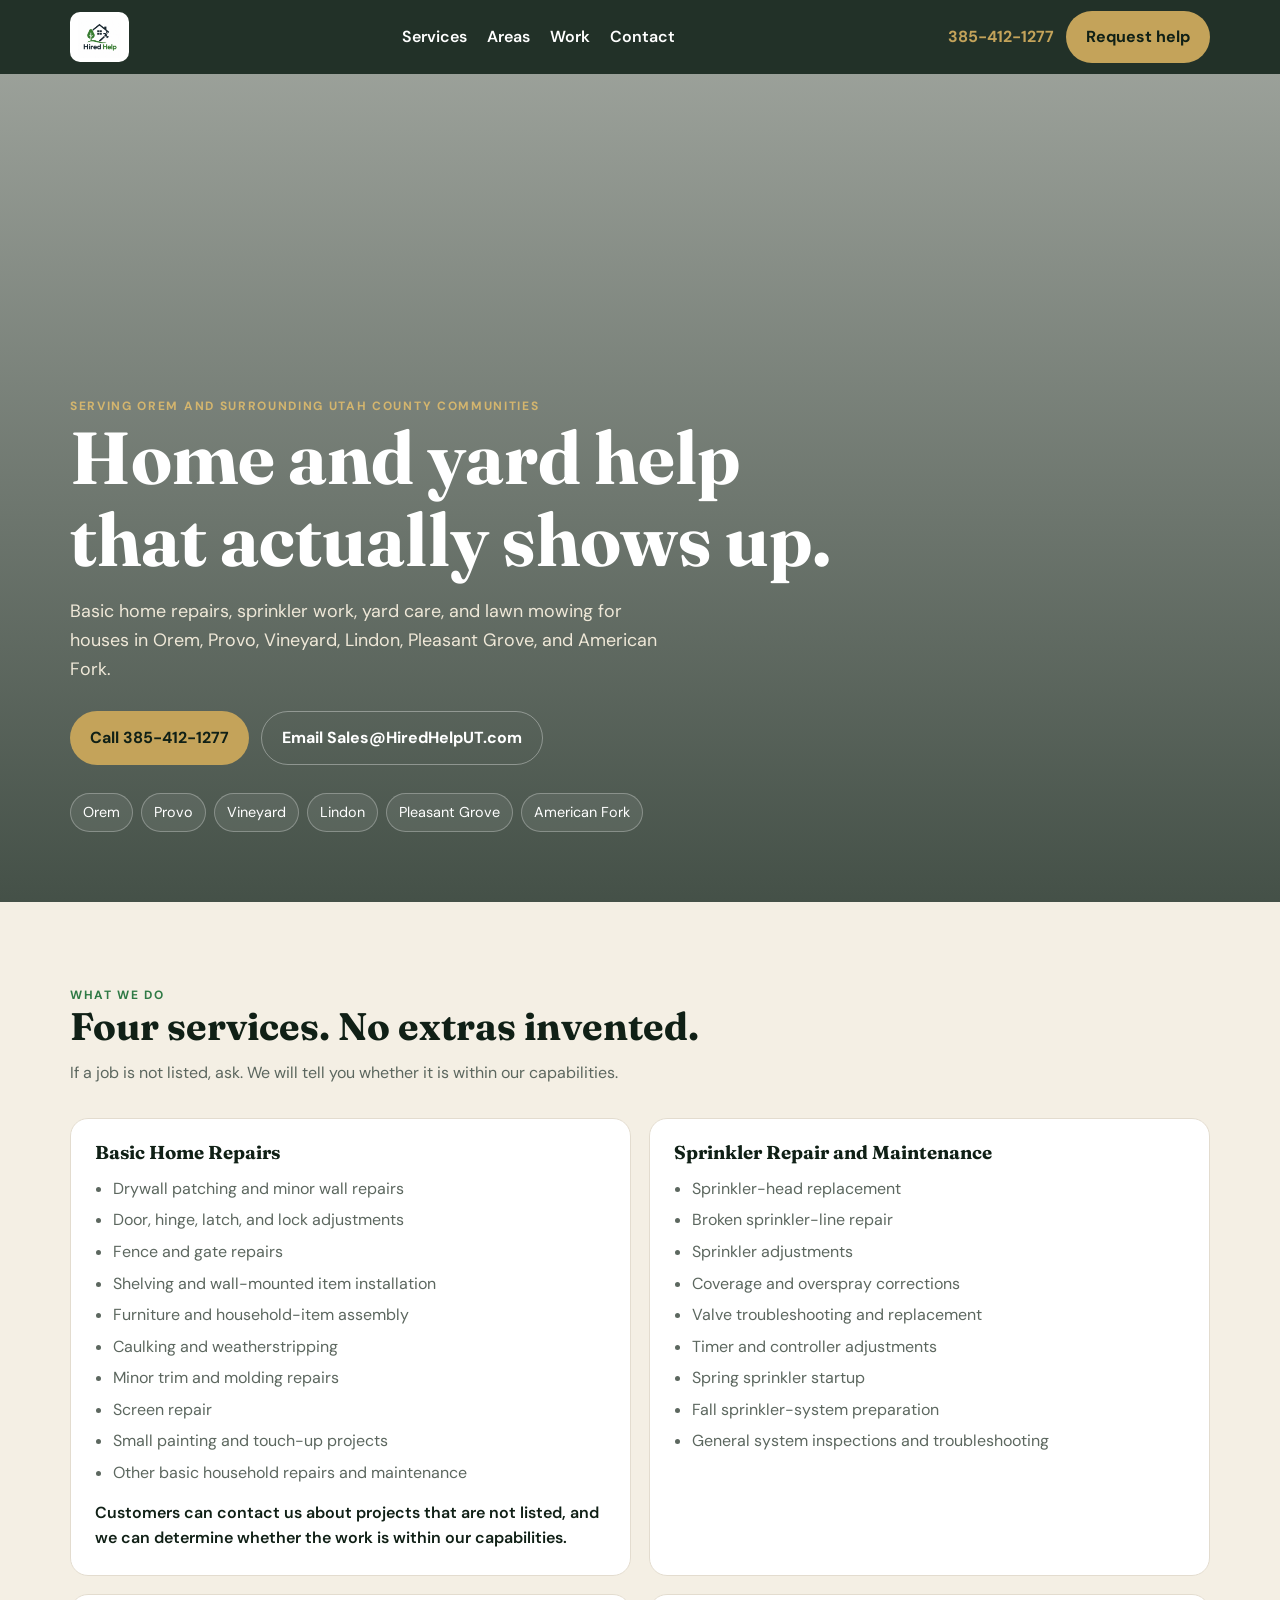
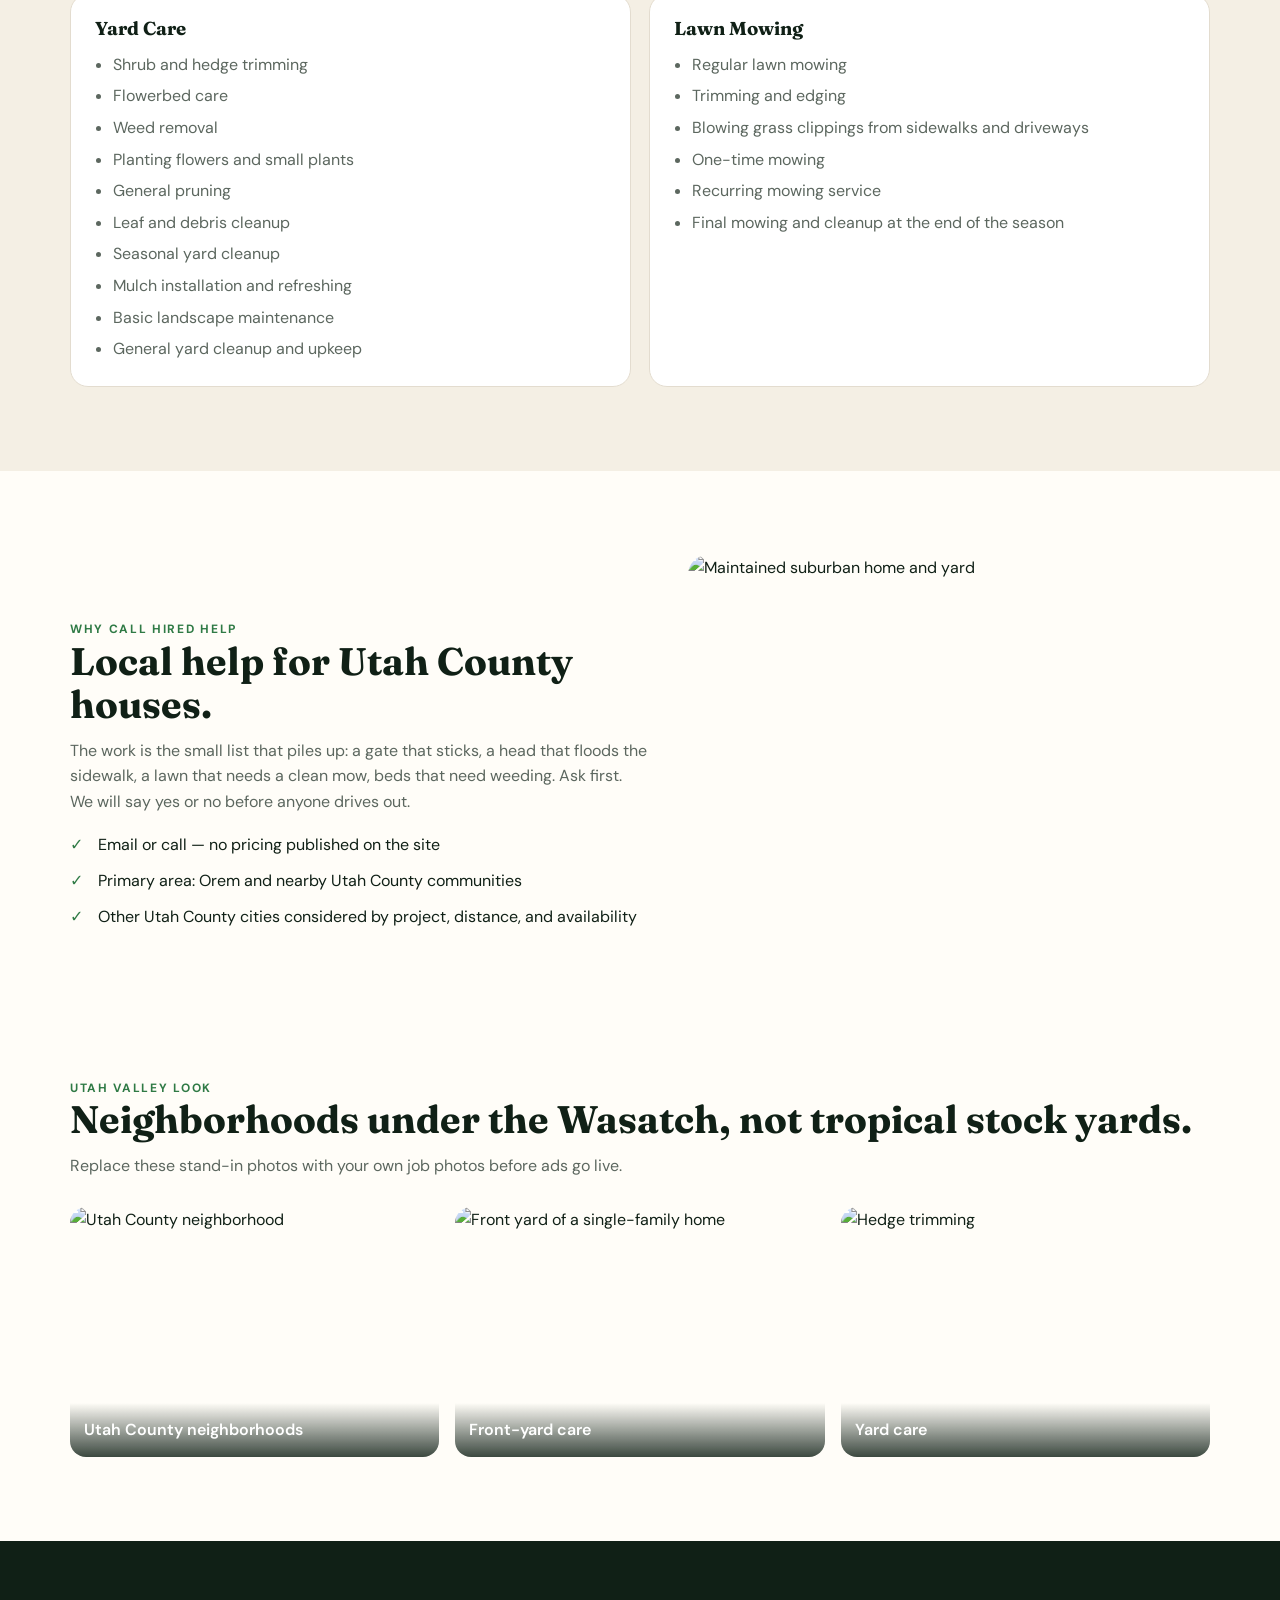
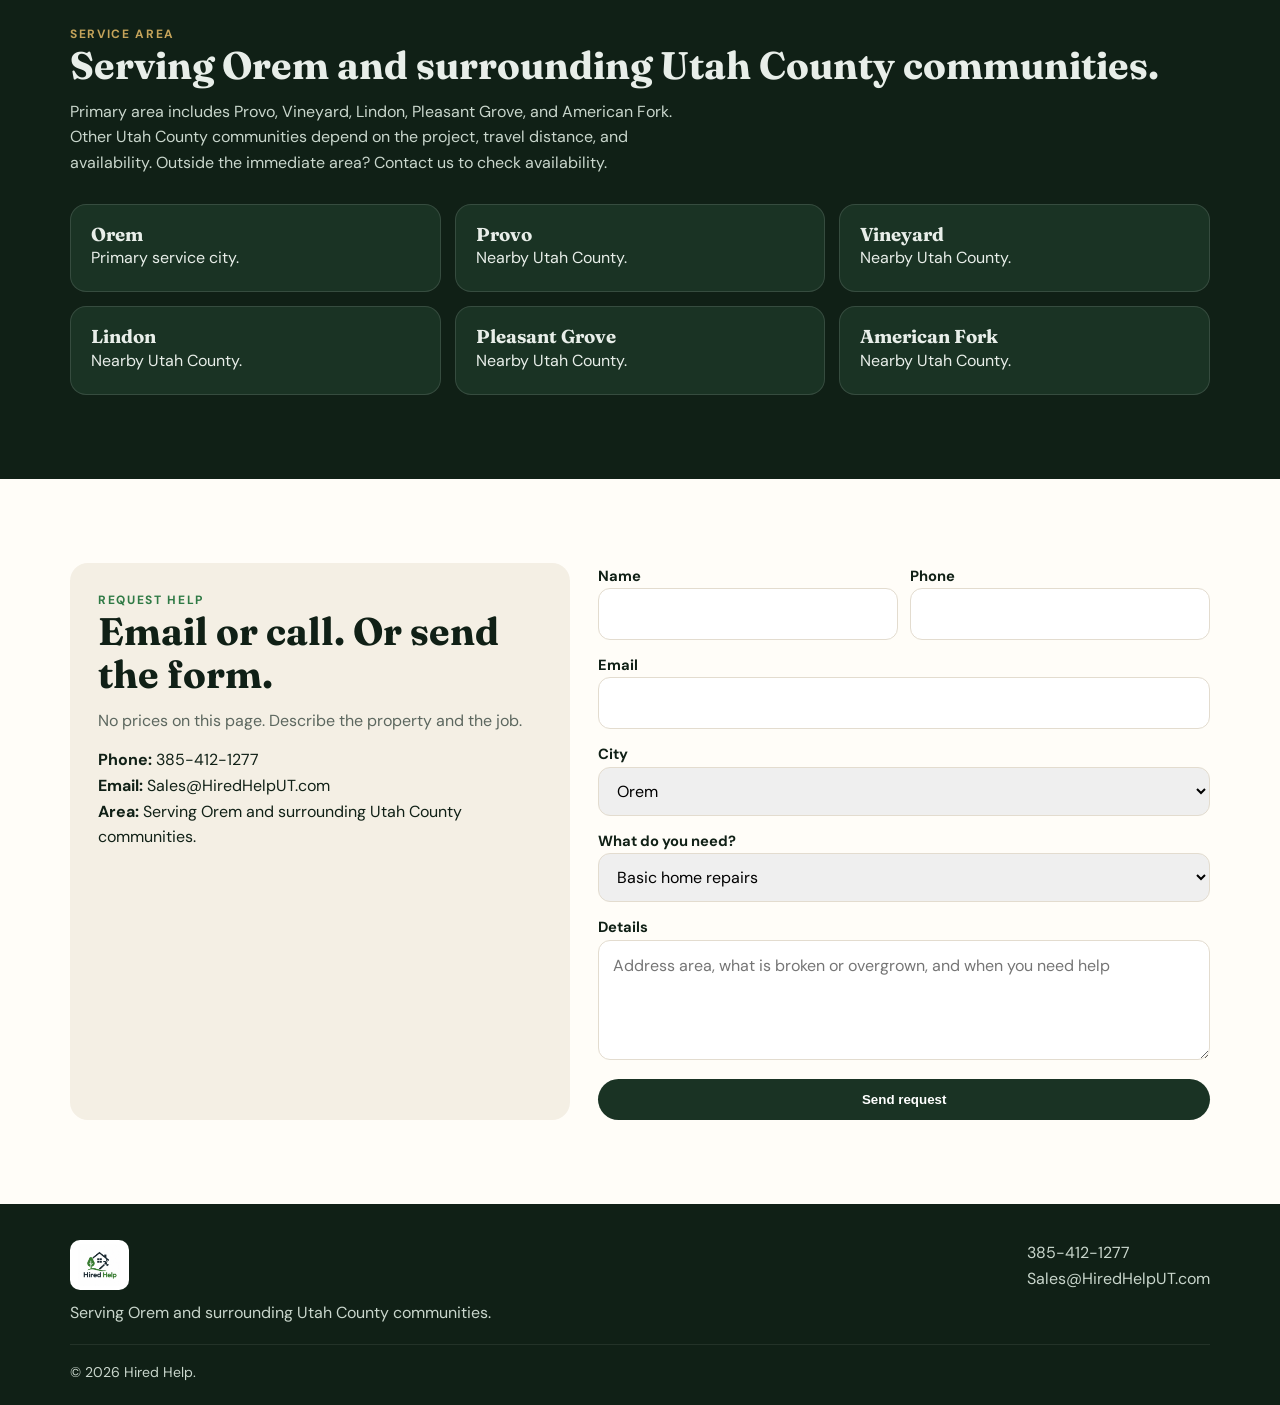
==== index.html @ 5f06d002 "Add files via upload" ====
<!DOCTYPE html>
<html lang="en">
<head>
  <meta charset="UTF-8" />
  <meta name="viewport" content="width=device-width, initial-scale=1" />
  <title>Hired Help | Home Repairs, Sprinklers, Yard Care &amp; Mowing in Orem, Utah</title>
  <meta name="description" content="Hired Help serves Orem and surrounding Utah County communities — Provo, Vineyard, Lindon, Pleasant Grove, and American Fork — with basic home repairs, sprinkler repair, yard care, and lawn mowing. Call 385-412-1277 or email Sales@HiredHelpUT.com." />
  <meta name="robots" content="index, follow" />
  <link rel="canonical" href="https://YOURUSER.github.io/hired-help/" />
  <meta property="og:title" content="Hired Help | Orem &amp; Utah County Home and Yard Help" />
  <meta property="og:description" content="Basic home repairs, sprinkler repair, yard care, and lawn mowing. Serving Orem and surrounding Utah County communities." />
  <meta property="og:type" content="website" />
  <meta property="og:image" content="logo.png" />
  <meta name="theme-color" content="#102016" />
  <link rel="preconnect" href="https://fonts.googleapis.com" />
  <link rel="preconnect" href="https://fonts.gstatic.com" crossorigin />
  <link href="https://fonts.googleapis.com/css2?family=DM+Sans:wght@400;500;600;700&family=Fraunces:opsz,wght@9..144,600;9..144,700&display=swap" rel="stylesheet" />
  <style>
    :root {
      --ink: #102016;
      --green: #2f7a45;
      --green-deep: #1a3324;
      --gold: #c4a35a;
      --cream: #f4efe4;
      --paper: #fffdf8;
      --muted: #5c675f;
      --line: #e3dccf;
    }
    * { box-sizing: border-box; margin: 0; padding: 0; }
    html { scroll-behavior: smooth; }
    body {
      font-family: "DM Sans", system-ui, sans-serif;
      color: var(--ink);
      background: var(--paper);
      line-height: 1.6;
      overflow-x: hidden;
    }
    img { max-width: 100%; display: block; }
    a { color: inherit; text-decoration: none; }
    .wrap { width: min(1140px, calc(100% - 36px)); margin-inline: auto; }
    .reveal {
      opacity: 0;
      transform: translateY(28px);
      animation: rise .8s ease forwards;
    }
    .d1 { animation-delay: .08s; } .d2 { animation-delay: .16s; }
    .d3 { animation-delay: .24s; } .d4 { animation-delay: .32s; }
    @keyframes rise { to { opacity: 1; transform: none; } }
    @keyframes floaty {
      0%,100% { transform: translateY(0); }
      50% { transform: translateY(-8px); }
    }
    @keyframes shimmer {
      0% { background-position: 0% 50%; }
      100% { background-position: 100% 50%; }
    }
    header {
      position: sticky; top: 0; z-index: 40;
      background: rgba(16,32,22,.92);
      backdrop-filter: blur(14px);
      color: #fff;
    }
    .nav { display: flex; align-items: center; justify-content: space-between; min-height: 74px; gap: 16px; }
    .logo-img { height: 50px; background: #fff; border-radius: 10px; padding: 4px 8px; }
    nav { display: flex; gap: 20px; font-weight: 600; }
    nav a { position: relative; }
    nav a::after {
      content: ""; position: absolute; left: 0; bottom: -6px; height: 2px; width: 0;
      background: var(--gold); transition: width .25s;
    }
    nav a:hover::after { width: 100%; }
    .phone { color: var(--gold); font-weight: 700; }
    .btn {
      display: inline-flex; align-items: center; justify-content: center;
      border: 0; border-radius: 999px; padding: 13px 20px; font-weight: 700; cursor: pointer;
      transition: transform .2s, background .2s, box-shadow .2s;
    }
    .btn:hover { transform: translateY(-2px); }
    .btn-gold { background: var(--gold); color: var(--ink); }
    .btn-gold:hover { box-shadow: 0 10px 24px rgba(196,163,90,.35); }
    .btn-light { background: transparent; color: #fff; border: 1px solid rgba(255,255,255,.35); }
    .btn-dark { background: var(--green-deep); color: #fff; }
    .menu { display: none; background: none; border: 0; color: #fff; font-size: 1.6rem; }
    .hero {
      min-height: 92vh; color: #fff; display: grid; align-items: end;
      padding: 90px 0 70px;
      background:
        linear-gradient(180deg, rgba(16,32,22,.42), rgba(16,32,22,.78)),
        url("https://images.pexels.com/photos/5587970/pexels-photo-5587970.jpeg?auto=compress&cs=tinysrgb&w=1800") center/cover no-repeat;
    }
    h1, h2, h3 { font-family: "Fraunces", Georgia, serif; line-height: 1.12; }
    h1 { font-size: clamp(2.5rem, 6vw, 4.6rem); max-width: 16ch; }
    h2 { font-size: clamp(1.8rem, 3vw, 2.7rem); }
    .lead { max-width: 38rem; margin: 16px 0 28px; color: #efe8d8; font-size: 1.12rem; }
    .hero-actions { display: flex; gap: 12px; flex-wrap: wrap; }
    .chips { display: flex; flex-wrap: wrap; gap: 8px; margin-top: 28px; }
    .chip {
      border: 1px solid rgba(255,255,255,.28); border-radius: 999px;
      padding: 7px 12px; background: rgba(255,255,255,.08); font-size: .9rem;
      transition: background .2s, transform .2s;
    }
    .chip:hover { background: rgba(196,163,90,.25); transform: translateY(-2px); }
    section { padding: 84px 0; }
    .sub { color: var(--muted); margin-top: 12px; max-width: 40rem; }
    .kicker { letter-spacing: .14em; text-transform: uppercase; font-size: .75rem; font-weight: 700; color: var(--green); }
    .services { background: var(--cream); }
    .grid-2 { display: grid; grid-template-columns: 1fr 1fr; gap: 18px; margin-top: 32px; }
    .card {
      background: #fff; border: 1px solid var(--line); border-radius: 18px; padding: 24px;
      transform-style: preserve-3d; transition: transform .25s, box-shadow .25s;
    }
    .card:hover { transform: translateY(-6px) rotateX(2deg); box-shadow: 0 18px 40px rgba(16,32,22,.08); }
    .card h3 { margin-bottom: 8px; }
    .card ul { margin: 12px 0 0 18px; color: var(--muted); display: grid; gap: 6px; }
    .note { margin-top: 14px; font-weight: 600; }
    .split { display: grid; grid-template-columns: 1.05fr .95fr; gap: 40px; align-items: center; }
    .split img { border-radius: 20px; height: 440px; width: 100%; object-fit: cover; animation: floaty 7s ease-in-out infinite; }
    .checks { margin-top: 18px; display: grid; gap: 10px; }
    .checks li { list-style: none; padding-left: 28px; position: relative; }
    .checks li::before { content: "✓"; position: absolute; left: 0; color: var(--green); font-weight: 800; }
    .gallery { display: grid; grid-template-columns: repeat(3, 1fr); gap: 16px; margin-top: 28px; }
    .gallery figure { position: relative; overflow: hidden; border-radius: 16px; }
    .gallery img { width: 100%; height: 250px; object-fit: cover; transition: transform .6s; }
    .gallery figure:hover img { transform: scale(1.08); }
    .gallery figcaption {
      position: absolute; inset: auto 0 0; padding: 14px;
      background: linear-gradient(transparent, rgba(16,32,22,.82)); color: #fff; font-weight: 600;
    }
    .areas { background: var(--ink); color: #e8eee9; }
    .areas .kicker { color: var(--gold); }
    .area-grid { display: grid; grid-template-columns: repeat(3, 1fr); gap: 14px; margin-top: 28px; }
    .area {
      border: 1px solid rgba(255,255,255,.12); border-radius: 16px; padding: 20px;
      background: #1a3324; transition: transform .2s, border-color .2s;
    }
    .area:hover { transform: translateY(-4px); border-color: var(--gold); }
    .contact-grid { display: grid; grid-template-columns: .9fr 1.1fr; gap: 28px; }
    .box { background: var(--cream); border-radius: 18px; padding: 28px; }
    form { display: grid; gap: 12px; }
    label { font-weight: 700; font-size: .92rem; }
    input, select, textarea {
      width: 100%; border: 1px solid var(--line); border-radius: 12px; padding: 12px 14px; font: inherit;
    }
    textarea { min-height: 120px; }
    .row { display: grid; grid-template-columns: 1fr 1fr; gap: 12px; }
    .ok { display: none; background: #e8f5ec; border: 1px solid #b7d8c0; color: var(--green-deep); padding: 12px; border-radius: 12px; }
    footer { background: var(--ink); color: #c9d6cc; padding: 36px 0 22px; }
    .foot { display: flex; justify-content: space-between; gap: 20px; flex-wrap: wrap; padding-bottom: 18px; border-bottom: 1px solid rgba(255,255,255,.08); }
    .mobile-cta {
      display: none; position: fixed; inset: auto 12px 12px; z-index: 50;
      background: var(--gold); color: var(--ink); border-radius: 999px; padding: 14px;
      font-weight: 800; text-align: center; box-shadow: 0 10px 30px rgba(0,0,0,.2);
    }
    @media (max-width: 860px) {
      nav, .phone { display: none; }
      nav.open {
        display: flex; flex-direction: column; position: absolute; inset: 74px 14px auto;
        background: #1a3324; padding: 16px; border-radius: 14px;
      }
      .menu { display: block; }
      .grid-2, .split, .gallery, .area-grid, .contact-grid, .row { grid-template-columns: 1fr; }
      .split img { height: 260px; }
      .mobile-cta { display: block; }
      section { padding: 64px 0; }
    }
  </style>
  <script type="application/ld+json">
  {
    "@context": "https://schema.org",
    "@type": "HomeAndConstructionBusiness",
    "name": "Hired Help",
    "telephone": "+13854121277",
    "email": "Sales@HiredHelpUT.com",
    "areaServed": ["Orem UT","Provo UT","Vineyard UT","Lindon UT","Pleasant Grove UT","American Fork UT"],
    "description": "Basic home repairs, sprinkler repair and maintenance, yard care, and lawn mowing in Orem and surrounding Utah County communities."
  }
  </script>
</head>
<body>
  <header>
    <div class="wrap nav">
      <a href="#top"><img class="logo-img" src="logo.png" alt="Hired Help" /></a>
      <nav id="links">
        <a href="#services">Services</a>
        <a href="#areas">Areas</a>
        <a href="#work">Work</a>
        <a href="#contact">Contact</a>
      </nav>
      <div style="display:flex;gap:12px;align-items:center">
        <a class="phone" href="tel:+13854121277">385-412-1277</a>
        <a class="btn btn-gold" href="#contact">Request help</a>
        <button class="menu" id="menu" aria-label="Menu">☰</button>
      </div>
    </div>
  </header>

  <main id="top">
    <section class="hero">
      <div class="wrap">
        <p class="kicker reveal" style="color:#d4b56e">Serving Orem and surrounding Utah County communities</p>
        <h1 class="reveal d1">Home and yard help that actually shows up.</h1>
        <p class="lead reveal d2">Basic home repairs, sprinkler work, yard care, and lawn mowing for houses in Orem, Provo, Vineyard, Lindon, Pleasant Grove, and American Fork.</p>
        <div class="hero-actions reveal d3">
          <a class="btn btn-gold" href="tel:+13854121277">Call 385-412-1277</a>
          <a class="btn btn-light" href="mailto:Sales@HiredHelpUT.com">Email Sales@HiredHelpUT.com</a>
        </div>
        <div class="chips reveal d4">
          <a class="chip" href="#contact">Orem</a>
          <a class="chip" href="#contact">Provo</a>
          <a class="chip" href="#contact">Vineyard</a>
          <a class="chip" href="#contact">Lindon</a>
          <a class="chip" href="#contact">Pleasant Grove</a>
          <a class="chip" href="#contact">American Fork</a>
        </div>
      </div>
    </section>

    <section class="services" id="services">
      <div class="wrap">
        <p class="kicker reveal">What we do</p>
        <h2 class="reveal d1">Four services. No extras invented.</h2>
        <p class="sub reveal d2">If a job is not listed, ask. We will tell you whether it is within our capabilities.</p>
        <div class="grid-2">
          <article class="card reveal">
            <h3>Basic Home Repairs</h3>
            <ul>
              <li>Drywall patching and minor wall repairs</li>
              <li>Door, hinge, latch, and lock adjustments</li>
              <li>Fence and gate repairs</li>
              <li>Shelving and wall-mounted item installation</li>
              <li>Furniture and household-item assembly</li>
              <li>Caulking and weatherstripping</li>
              <li>Minor trim and molding repairs</li>
              <li>Screen repair</li>
              <li>Small painting and touch-up projects</li>
              <li>Other basic household repairs and maintenance</li>
            </ul>
            <p class="note">Customers can contact us about projects that are not listed, and we can determine whether the work is within our capabilities.</p>
          </article>
          <article class="card reveal d2">
            <h3>Sprinkler Repair and Maintenance</h3>
            <ul>
              <li>Sprinkler-head replacement</li>
              <li>Broken sprinkler-line repair</li>
              <li>Sprinkler adjustments</li>
              <li>Coverage and overspray corrections</li>
              <li>Valve troubleshooting and replacement</li>
              <li>Timer and controller adjustments</li>
              <li>Spring sprinkler startup</li>
              <li>Fall sprinkler-system preparation</li>
              <li>General system inspections and troubleshooting</li>
            </ul>
          </article>
          <article class="card reveal">
            <h3>Yard Care</h3>
            <ul>
              <li>Shrub and hedge trimming</li>
              <li>Flowerbed care</li>
              <li>Weed removal</li>
              <li>Planting flowers and small plants</li>
              <li>General pruning</li>
              <li>Leaf and debris cleanup</li>
              <li>Seasonal yard cleanup</li>
              <li>Mulch installation and refreshing</li>
              <li>Basic landscape maintenance</li>
              <li>General yard cleanup and upkeep</li>
            </ul>
          </article>
          <article class="card reveal d2">
            <h3>Lawn Mowing</h3>
            <ul>
              <li>Regular lawn mowing</li>
              <li>Trimming and edging</li>
              <li>Blowing grass clippings from sidewalks and driveways</li>
              <li>One-time mowing</li>
              <li>Recurring mowing service</li>
              <li>Final mowing and cleanup at the end of the season</li>
            </ul>
          </article>
        </div>
      </div>
    </section>

    <section id="about">
      <div class="wrap split">
        <div>
          <p class="kicker">Why call Hired Help</p>
          <h2>Local help for Utah County houses.</h2>
          <p class="sub">The work is the small list that piles up: a gate that sticks, a head that floods the sidewalk, a lawn that needs a clean mow, beds that need weeding. Ask first. We will say yes or no before anyone drives out.</p>
          <ul class="checks">
            <li>Email or call — no pricing published on the site</li>
            <li>Primary area: Orem and nearby Utah County communities</li>
            <li>Other Utah County cities considered by project, distance, and availability</li>
          </ul>
        </div>
        <img src="https://images.pexels.com/photos/1396122/pexels-photo-1396122.jpeg?auto=compress&cs=tinysrgb&w=1200" alt="Maintained suburban home and yard" />
      </div>
    </section>

    <section id="work" style="padding-top:0">
      <div class="wrap">
        <p class="kicker">Utah Valley look</p>
        <h2>Neighborhoods under the Wasatch, not tropical stock yards.</h2>
        <p class="sub">Replace these stand-in photos with your own job photos before ads go live.</p>
        <div class="gallery">
          <figure>
            <img src="https://images.pexels.com/photos/5587970/pexels-photo-5587970.jpeg?auto=compress&cs=tinysrgb&w=900" alt="Utah County neighborhood" />
            <figcaption>Utah County neighborhoods</figcaption>
          </figure>
          <figure>
            <img src="https://images.pexels.com/photos/259588/pexels-photo-259588.jpeg?auto=compress&cs=tinysrgb&w=900" alt="Front yard of a single-family home" />
            <figcaption>Front-yard care</figcaption>
          </figure>
          <figure>
            <img src="https://images.pexels.com/photos/4503273/pexels-photo-4503273.jpeg?auto=compress&cs=tinysrgb&w=900" alt="Hedge trimming" />
            <figcaption>Yard care</figcaption>
          </figure>
        </div>
      </div>
    </section>

    <section class="areas" id="areas">
      <div class="wrap">
        <p class="kicker">Service area</p>
        <h2>Serving Orem and surrounding Utah County communities.</h2>
        <p class="sub" style="color:#c9d6cc">Primary area includes Provo, Vineyard, Lindon, Pleasant Grove, and American Fork. Other Utah County communities depend on the project, travel distance, and availability. Outside the immediate area? Contact us to check availability.</p>
        <div class="area-grid">
          <a class="area" href="#contact"><h3>Orem</h3><p>Primary service city.</p></a>
          <a class="area" href="#contact"><h3>Provo</h3><p>Nearby Utah County.</p></a>
          <a class="area" href="#contact"><h3>Vineyard</h3><p>Nearby Utah County.</p></a>
          <a class="area" href="#contact"><h3>Lindon</h3><p>Nearby Utah County.</p></a>
          <a class="area" href="#contact"><h3>Pleasant Grove</h3><p>Nearby Utah County.</p></a>
          <a class="area" href="#contact"><h3>American Fork</h3><p>Nearby Utah County.</p></a>
        </div>
      </div>
    </section>

    <section id="contact">
      <div class="wrap contact-grid">
        <div class="box">
          <p class="kicker">Request help</p>
          <h2>Email or call. Or send the form.</h2>
          <p class="sub">No prices on this page. Describe the property and the job.</p>
          <p style="margin-top:14px"><strong>Phone:</strong> <a href="tel:+13854121277">385-412-1277</a></p>
          <p><strong>Email:</strong> <a href="mailto:Sales@HiredHelpUT.com">Sales@HiredHelpUT.com</a></p>
          <p><strong>Area:</strong> Serving Orem and surrounding Utah County communities.</p>
        </div>
        <form id="form">
          <div class="row">
            <div><label for="name">Name</label><input id="name" name="name" required /></div>
            <div><label for="phone">Phone</label><input id="phone" name="phone" type="tel" required /></div>
          </div>
          <div><label for="email">Email</label><input id="email" name="email" type="email" /></div>
          <div>
            <label for="city">City</label>
            <select id="city" name="city">
              <option>Orem</option><option>Provo</option><option>Vineyard</option>
              <option>Lindon</option><option>Pleasant Grove</option><option>American Fork</option>
              <option>Other Utah County — check availability</option>
            </select>
          </div>
          <div>
            <label for="need">What do you need?</label>
            <select id="need" name="need">
              <option>Basic home repairs</option>
              <option>Sprinkler repair and maintenance</option>
              <option>Yard care</option>
              <option>Lawn mowing</option>
              <option>Not listed — asking if you can help</option>
            </select>
          </div>
          <div><label for="msg">Details</label><textarea id="msg" name="message" placeholder="Address area, what is broken or overgrown, and when you need help"></textarea></div>
          <button class="btn btn-dark" type="submit">Send request</button>
          <p class="ok" id="ok">Thanks. Call or email if you need a faster reply: 385-412-1277 · Sales@HiredHelpUT.com</p>
        </form>
      </div>
    </section>
  </main>

  <footer>
    <div class="wrap">
      <div class="foot">
        <div>
          <img class="logo-img" src="logo.png" alt="Hired Help" />
          <p style="margin-top:10px">Serving Orem and surrounding Utah County communities.</p>
        </div>
        <div>
          <p><a href="tel:+13854121277">385-412-1277</a></p>
          <p><a href="mailto:Sales@HiredHelpUT.com">Sales@HiredHelpUT.com</a></p>
        </div>
      </div>
      <p style="margin-top:16px;font-size:.88rem">© <span id="y"></span> Hired Help.</p>
    </div>
  </footer>
  <a class="mobile-cta" href="tel:+13854121277">Call 385-412-1277</a>

  <script>
    document.getElementById("y").textContent = new Date().getFullYear();
    const menu = document.getElementById("menu");
    const links = document.getElementById("links");
    menu.addEventListener("click", () => links.classList.toggle("open"));
    links.querySelectorAll("a").forEach(a => a.addEventListener("click", () => links.classList.remove("open")));
    document.getElementById("form").addEventListener("submit", e => {
      e.preventDefault();
      document.getElementById("ok").style.display = "block";
      e.target.reset();
    });
    const io = new IntersectionObserver(entries => {
      entries.forEach(el => { if (el.isIntersecting) el.target.style.animationPlayState = "running"; });
    }, { threshold: .12 });
    document.querySelectorAll(".reveal, .card").forEach(n => io.observe(n));
  </script>
</body>
</html>
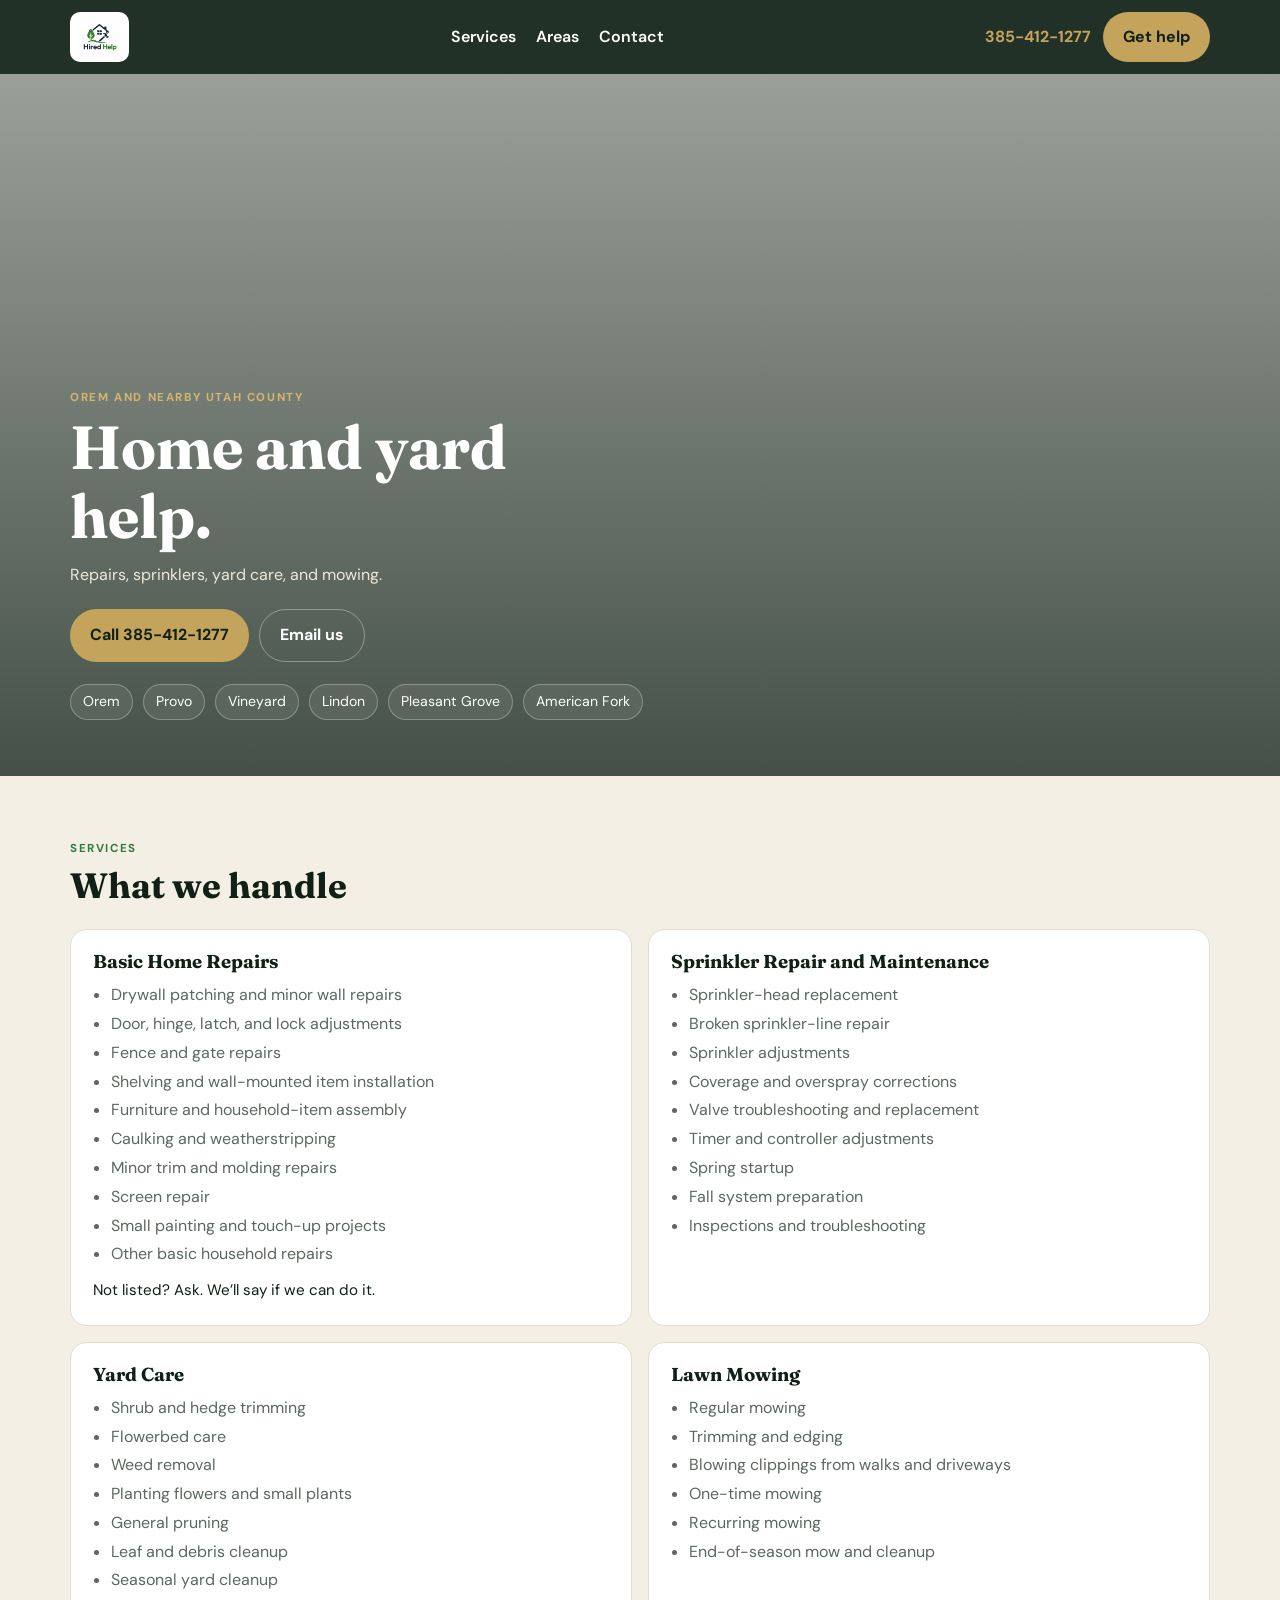
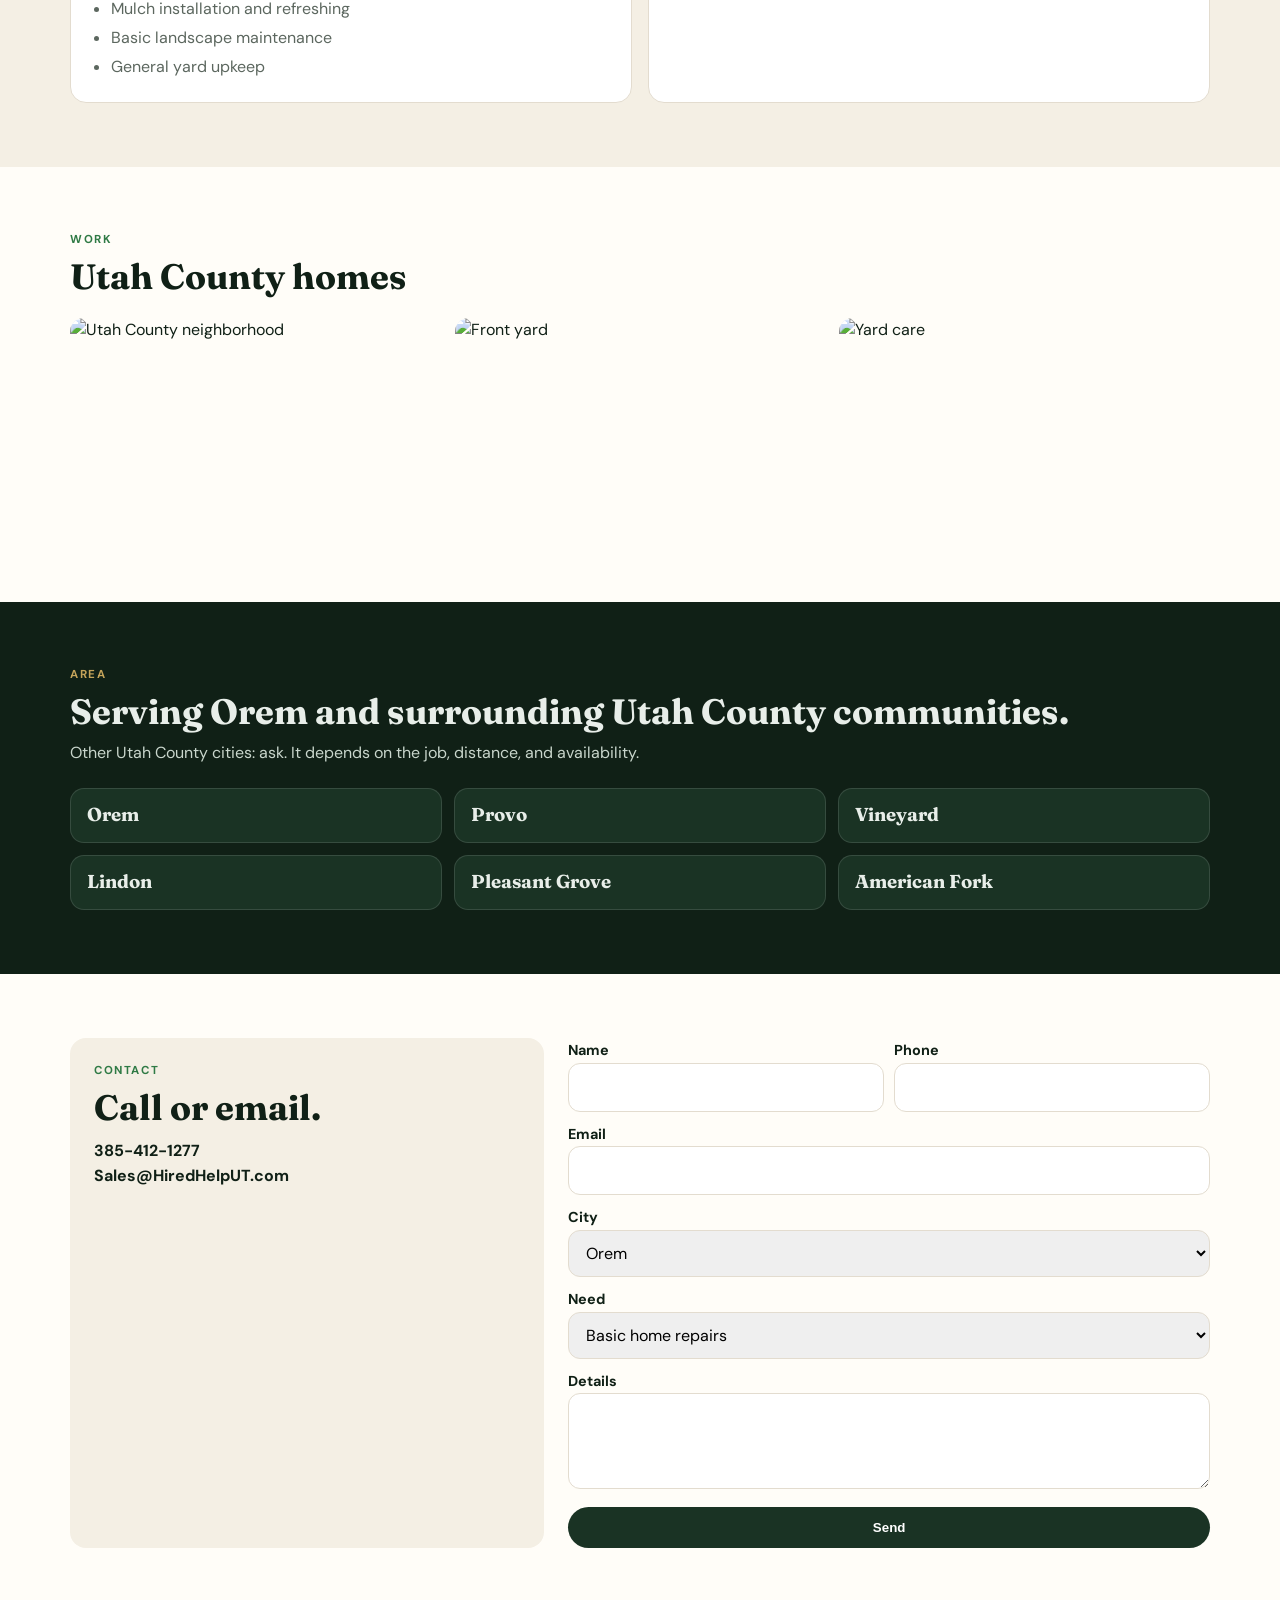
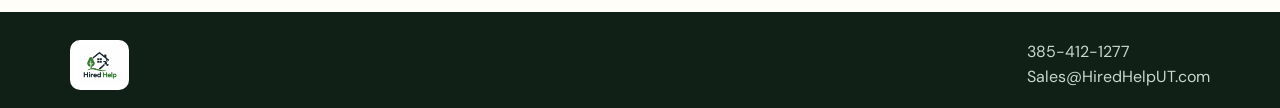
==== commit afbf56f3: "Update index.html" ====
--- a/index.html
+++ b/index.html
@@ -3,178 +3,80 @@
 <head>
   <meta charset="UTF-8" />
   <meta name="viewport" content="width=device-width, initial-scale=1" />
-  <title>Hired Help | Home Repairs, Sprinklers, Yard Care &amp; Mowing in Orem, Utah</title>
-  <meta name="description" content="Hired Help serves Orem and surrounding Utah County communities — Provo, Vineyard, Lindon, Pleasant Grove, and American Fork — with basic home repairs, sprinkler repair, yard care, and lawn mowing. Call 385-412-1277 or email Sales@HiredHelpUT.com." />
-  <meta name="robots" content="index, follow" />
-  <link rel="canonical" href="https://YOURUSER.github.io/hired-help/" />
-  <meta property="og:title" content="Hired Help | Orem &amp; Utah County Home and Yard Help" />
-  <meta property="og:description" content="Basic home repairs, sprinkler repair, yard care, and lawn mowing. Serving Orem and surrounding Utah County communities." />
-  <meta property="og:type" content="website" />
-  <meta property="og:image" content="logo.png" />
-  <meta name="theme-color" content="#102016" />
+  <title>Hired Help | Orem &amp; Utah County Home and Yard Help</title>
+  <meta name="description" content="Basic home repairs, sprinkler repair, yard care, and lawn mowing in Orem, Provo, Vineyard, Lindon, Pleasant Grove, and American Fork. Call 385-412-1277." />
   <link rel="preconnect" href="https://fonts.googleapis.com" />
   <link rel="preconnect" href="https://fonts.gstatic.com" crossorigin />
   <link href="https://fonts.googleapis.com/css2?family=DM+Sans:wght@400;500;600;700&family=Fraunces:opsz,wght@9..144,600;9..144,700&display=swap" rel="stylesheet" />
   <style>
     :root {
-      --ink: #102016;
-      --green: #2f7a45;
-      --green-deep: #1a3324;
-      --gold: #c4a35a;
-      --cream: #f4efe4;
-      --paper: #fffdf8;
-      --muted: #5c675f;
-      --line: #e3dccf;
+      --ink: #102016; --green: #2f7a45; --green-deep: #1a3324;
+      --gold: #c4a35a; --cream: #f4efe4; --paper: #fffdf8;
+      --muted: #5c675f; --line: #e3dccf;
     }
     * { box-sizing: border-box; margin: 0; padding: 0; }
     html { scroll-behavior: smooth; }
-    body {
-      font-family: "DM Sans", system-ui, sans-serif;
-      color: var(--ink);
-      background: var(--paper);
-      line-height: 1.6;
-      overflow-x: hidden;
-    }
+    body { font-family: "DM Sans", system-ui, sans-serif; color: var(--ink); background: var(--paper); line-height: 1.55; }
     img { max-width: 100%; display: block; }
     a { color: inherit; text-decoration: none; }
     .wrap { width: min(1140px, calc(100% - 36px)); margin-inline: auto; }
-    .reveal {
-      opacity: 0;
-      transform: translateY(28px);
-      animation: rise .8s ease forwards;
-    }
-    .d1 { animation-delay: .08s; } .d2 { animation-delay: .16s; }
-    .d3 { animation-delay: .24s; } .d4 { animation-delay: .32s; }
-    @keyframes rise { to { opacity: 1; transform: none; } }
-    @keyframes floaty {
-      0%,100% { transform: translateY(0); }
-      50% { transform: translateY(-8px); }
-    }
-    @keyframes shimmer {
-      0% { background-position: 0% 50%; }
-      100% { background-position: 100% 50%; }
-    }
-    header {
-      position: sticky; top: 0; z-index: 40;
-      background: rgba(16,32,22,.92);
-      backdrop-filter: blur(14px);
-      color: #fff;
-    }
+    header { position: sticky; top: 0; z-index: 40; background: rgba(16,32,22,.92); backdrop-filter: blur(14px); color: #fff; }
     .nav { display: flex; align-items: center; justify-content: space-between; min-height: 74px; gap: 16px; }
     .logo-img { height: 50px; background: #fff; border-radius: 10px; padding: 4px 8px; }
     nav { display: flex; gap: 20px; font-weight: 600; }
-    nav a { position: relative; }
-    nav a::after {
-      content: ""; position: absolute; left: 0; bottom: -6px; height: 2px; width: 0;
-      background: var(--gold); transition: width .25s;
-    }
-    nav a:hover::after { width: 100%; }
     .phone { color: var(--gold); font-weight: 700; }
-    .btn {
-      display: inline-flex; align-items: center; justify-content: center;
-      border: 0; border-radius: 999px; padding: 13px 20px; font-weight: 700; cursor: pointer;
-      transition: transform .2s, background .2s, box-shadow .2s;
-    }
-    .btn:hover { transform: translateY(-2px); }
+    .btn { display: inline-flex; align-items: center; justify-content: center; border: 0; border-radius: 999px; padding: 13px 20px; font-weight: 700; cursor: pointer; }
     .btn-gold { background: var(--gold); color: var(--ink); }
-    .btn-gold:hover { box-shadow: 0 10px 24px rgba(196,163,90,.35); }
     .btn-light { background: transparent; color: #fff; border: 1px solid rgba(255,255,255,.35); }
     .btn-dark { background: var(--green-deep); color: #fff; }
     .menu { display: none; background: none; border: 0; color: #fff; font-size: 1.6rem; }
     .hero {
-      min-height: 92vh; color: #fff; display: grid; align-items: end;
-      padding: 90px 0 70px;
-      background:
-        linear-gradient(180deg, rgba(16,32,22,.42), rgba(16,32,22,.78)),
+      min-height: 78vh; color: #fff; display: grid; align-items: end; padding: 80px 0 56px;
+      background: linear-gradient(180deg, rgba(16,32,22,.42), rgba(16,32,22,.78)),
         url("https://images.pexels.com/photos/5587970/pexels-photo-5587970.jpeg?auto=compress&cs=tinysrgb&w=1800") center/cover no-repeat;
     }
     h1, h2, h3 { font-family: "Fraunces", Georgia, serif; line-height: 1.12; }
-    h1 { font-size: clamp(2.5rem, 6vw, 4.6rem); max-width: 16ch; }
-    h2 { font-size: clamp(1.8rem, 3vw, 2.7rem); }
-    .lead { max-width: 38rem; margin: 16px 0 28px; color: #efe8d8; font-size: 1.12rem; }
-    .hero-actions { display: flex; gap: 12px; flex-wrap: wrap; }
-    .chips { display: flex; flex-wrap: wrap; gap: 8px; margin-top: 28px; }
-    .chip {
-      border: 1px solid rgba(255,255,255,.28); border-radius: 999px;
-      padding: 7px 12px; background: rgba(255,255,255,.08); font-size: .9rem;
-      transition: background .2s, transform .2s;
-    }
-    .chip:hover { background: rgba(196,163,90,.25); transform: translateY(-2px); }
-    section { padding: 84px 0; }
-    .sub { color: var(--muted); margin-top: 12px; max-width: 40rem; }
-    .kicker { letter-spacing: .14em; text-transform: uppercase; font-size: .75rem; font-weight: 700; color: var(--green); }
+    h1 { font-size: clamp(2.3rem, 5vw, 3.8rem); max-width: 14ch; }
+    h2 { font-size: clamp(1.6rem, 3vw, 2.2rem); }
+    .lead { max-width: 34rem; margin: 12px 0 22px; color: #efe8d8; }
+    .hero-actions, .chips { display: flex; gap: 10px; flex-wrap: wrap; }
+    .chips { margin-top: 22px; }
+    .chip { border: 1px solid rgba(255,255,255,.28); border-radius: 999px; padding: 6px 12px; background: rgba(255,255,255,.08); font-size: .88rem; }
+    section { padding: 64px 0; }
+    .kicker { letter-spacing: .14em; text-transform: uppercase; font-size: .72rem; font-weight: 700; color: var(--green); margin-bottom: 8px; }
     .services { background: var(--cream); }
-    .grid-2 { display: grid; grid-template-columns: 1fr 1fr; gap: 18px; margin-top: 32px; }
-    .card {
-      background: #fff; border: 1px solid var(--line); border-radius: 18px; padding: 24px;
-      transform-style: preserve-3d; transition: transform .25s, box-shadow .25s;
-    }
-    .card:hover { transform: translateY(-6px) rotateX(2deg); box-shadow: 0 18px 40px rgba(16,32,22,.08); }
-    .card h3 { margin-bottom: 8px; }
-    .card ul { margin: 12px 0 0 18px; color: var(--muted); display: grid; gap: 6px; }
-    .note { margin-top: 14px; font-weight: 600; }
-    .split { display: grid; grid-template-columns: 1.05fr .95fr; gap: 40px; align-items: center; }
-    .split img { border-radius: 20px; height: 440px; width: 100%; object-fit: cover; animation: floaty 7s ease-in-out infinite; }
-    .checks { margin-top: 18px; display: grid; gap: 10px; }
-    .checks li { list-style: none; padding-left: 28px; position: relative; }
-    .checks li::before { content: "✓"; position: absolute; left: 0; color: var(--green); font-weight: 800; }
-    .gallery { display: grid; grid-template-columns: repeat(3, 1fr); gap: 16px; margin-top: 28px; }
-    .gallery figure { position: relative; overflow: hidden; border-radius: 16px; }
-    .gallery img { width: 100%; height: 250px; object-fit: cover; transition: transform .6s; }
-    .gallery figure:hover img { transform: scale(1.08); }
-    .gallery figcaption {
-      position: absolute; inset: auto 0 0; padding: 14px;
-      background: linear-gradient(transparent, rgba(16,32,22,.82)); color: #fff; font-weight: 600;
-    }
+    .grid-2 { display: grid; grid-template-columns: 1fr 1fr; gap: 16px; margin-top: 24px; }
+    .card { background: #fff; border: 1px solid var(--line); border-radius: 16px; padding: 22px; }
+    .card ul { margin: 10px 0 0 18px; color: var(--muted); display: grid; gap: 4px; }
+    .note { margin-top: 12px; font-size: .95rem; }
+    .split { display: grid; grid-template-columns: 1fr 1fr; gap: 36px; align-items: center; }
+    .split img { border-radius: 18px; height: 360px; width: 100%; object-fit: cover; }
+    .gallery { display: grid; grid-template-columns: repeat(3, 1fr); gap: 14px; margin-top: 22px; }
+    .gallery img { width: 100%; height: 220px; object-fit: cover; border-radius: 14px; }
     .areas { background: var(--ink); color: #e8eee9; }
     .areas .kicker { color: var(--gold); }
-    .area-grid { display: grid; grid-template-columns: repeat(3, 1fr); gap: 14px; margin-top: 28px; }
-    .area {
-      border: 1px solid rgba(255,255,255,.12); border-radius: 16px; padding: 20px;
-      background: #1a3324; transition: transform .2s, border-color .2s;
-    }
-    .area:hover { transform: translateY(-4px); border-color: var(--gold); }
-    .contact-grid { display: grid; grid-template-columns: .9fr 1.1fr; gap: 28px; }
-    .box { background: var(--cream); border-radius: 18px; padding: 28px; }
-    form { display: grid; gap: 12px; }
-    label { font-weight: 700; font-size: .92rem; }
-    input, select, textarea {
-      width: 100%; border: 1px solid var(--line); border-radius: 12px; padding: 12px 14px; font: inherit;
-    }
-    textarea { min-height: 120px; }
-    .row { display: grid; grid-template-columns: 1fr 1fr; gap: 12px; }
-    .ok { display: none; background: #e8f5ec; border: 1px solid #b7d8c0; color: var(--green-deep); padding: 12px; border-radius: 12px; }
-    footer { background: var(--ink); color: #c9d6cc; padding: 36px 0 22px; }
-    .foot { display: flex; justify-content: space-between; gap: 20px; flex-wrap: wrap; padding-bottom: 18px; border-bottom: 1px solid rgba(255,255,255,.08); }
-    .mobile-cta {
-      display: none; position: fixed; inset: auto 12px 12px; z-index: 50;
-      background: var(--gold); color: var(--ink); border-radius: 999px; padding: 14px;
-      font-weight: 800; text-align: center; box-shadow: 0 10px 30px rgba(0,0,0,.2);
-    }
+    .area-grid { display: grid; grid-template-columns: repeat(3, 1fr); gap: 12px; margin-top: 22px; }
+    .area { border: 1px solid rgba(255,255,255,.12); border-radius: 14px; padding: 16px; background: #1a3324; }
+    .contact-grid { display: grid; grid-template-columns: .85fr 1.15fr; gap: 24px; }
+    .box { background: var(--cream); border-radius: 16px; padding: 24px; }
+    form { display: grid; gap: 10px; }
+    label { font-weight: 700; font-size: .9rem; }
+    input, select, textarea { width: 100%; border: 1px solid var(--line); border-radius: 12px; padding: 11px 13px; font: inherit; }
+    textarea { min-height: 96px; }
+    .row { display: grid; grid-template-columns: 1fr 1fr; gap: 10px; }
+    .ok { display: none; background: #e8f5ec; padding: 10px; border-radius: 10px; }
+    footer { background: var(--ink); color: #c9d6cc; padding: 28px 0 18px; }
+    .foot { display: flex; justify-content: space-between; gap: 16px; flex-wrap: wrap; }
+    .mobile-cta { display: none; position: fixed; inset: auto 12px 12px; z-index: 50; background: var(--gold); color: var(--ink); border-radius: 999px; padding: 14px; font-weight: 800; text-align: center; }
     @media (max-width: 860px) {
       nav, .phone { display: none; }
-      nav.open {
-        display: flex; flex-direction: column; position: absolute; inset: 74px 14px auto;
-        background: #1a3324; padding: 16px; border-radius: 14px;
-      }
+      nav.open { display: flex; flex-direction: column; position: absolute; inset: 74px 14px auto; background: #1a3324; padding: 16px; border-radius: 14px; }
       .menu { display: block; }
       .grid-2, .split, .gallery, .area-grid, .contact-grid, .row { grid-template-columns: 1fr; }
-      .split img { height: 260px; }
+      .split img { height: 220px; }
       .mobile-cta { display: block; }
-      section { padding: 64px 0; }
     }
   </style>
-  <script type="application/ld+json">
-  {
-    "@context": "https://schema.org",
-    "@type": "HomeAndConstructionBusiness",
-    "name": "Hired Help",
-    "telephone": "+13854121277",
-    "email": "Sales@HiredHelpUT.com",
-    "areaServed": ["Orem UT","Provo UT","Vineyard UT","Lindon UT","Pleasant Grove UT","American Fork UT"],
-    "description": "Basic home repairs, sprinkler repair and maintenance, yard care, and lawn mowing in Orem and surrounding Utah County communities."
-  }
-  </script>
 </head>
 <body>
   <header>
@@ -183,12 +85,11 @@
       <nav id="links">
         <a href="#services">Services</a>
         <a href="#areas">Areas</a>
-        <a href="#work">Work</a>
         <a href="#contact">Contact</a>
       </nav>
       <div style="display:flex;gap:12px;align-items:center">
         <a class="phone" href="tel:+13854121277">385-412-1277</a>
-        <a class="btn btn-gold" href="#contact">Request help</a>
+        <a class="btn btn-gold" href="#contact">Get help</a>
         <button class="menu" id="menu" aria-label="Menu">☰</button>
       </div>
     </div>
@@ -197,14 +98,14 @@
   <main id="top">
     <section class="hero">
       <div class="wrap">
-        <p class="kicker reveal" style="color:#d4b56e">Serving Orem and surrounding Utah County communities</p>
-        <h1 class="reveal d1">Home and yard help that actually shows up.</h1>
-        <p class="lead reveal d2">Basic home repairs, sprinkler work, yard care, and lawn mowing for houses in Orem, Provo, Vineyard, Lindon, Pleasant Grove, and American Fork.</p>
-        <div class="hero-actions reveal d3">
+        <p class="kicker" style="color:#d4b56e">Orem and nearby Utah County</p>
+        <h1>Home and yard help.</h1>
+        <p class="lead">Repairs, sprinklers, yard care, and mowing.</p>
+        <div class="hero-actions">
           <a class="btn btn-gold" href="tel:+13854121277">Call 385-412-1277</a>
-          <a class="btn btn-light" href="mailto:Sales@HiredHelpUT.com">Email Sales@HiredHelpUT.com</a>
-        </div>
-        <div class="chips reveal d4">
+          <a class="btn btn-light" href="mailto:Sales@HiredHelpUT.com">Email us</a>
+        </div>
+        <div class="chips">
           <a class="chip" href="#contact">Orem</a>
           <a class="chip" href="#contact">Provo</a>
           <a class="chip" href="#contact">Vineyard</a>
@@ -217,11 +118,10 @@
 
     <section class="services" id="services">
       <div class="wrap">
-        <p class="kicker reveal">What we do</p>
-        <h2 class="reveal d1">Four services. No extras invented.</h2>
-        <p class="sub reveal d2">If a job is not listed, ask. We will tell you whether it is within our capabilities.</p>
+        <p class="kicker">Services</p>
+        <h2>What we handle</h2>
         <div class="grid-2">
-          <article class="card reveal">
+          <article class="card">
             <h3>Basic Home Repairs</h3>
             <ul>
               <li>Drywall patching and minor wall repairs</li>
@@ -233,11 +133,11 @@
               <li>Minor trim and molding repairs</li>
               <li>Screen repair</li>
               <li>Small painting and touch-up projects</li>
-              <li>Other basic household repairs and maintenance</li>
-            </ul>
-            <p class="note">Customers can contact us about projects that are not listed, and we can determine whether the work is within our capabilities.</p>
-          </article>
-          <article class="card reveal d2">
+              <li>Other basic household repairs</li>
+            </ul>
+            <p class="note">Not listed? Ask. We’ll say if we can do it.</p>
+          </article>
+          <article class="card">
             <h3>Sprinkler Repair and Maintenance</h3>
             <ul>
               <li>Sprinkler-head replacement</li>
@@ -246,12 +146,12 @@
               <li>Coverage and overspray corrections</li>
               <li>Valve troubleshooting and replacement</li>
               <li>Timer and controller adjustments</li>
-              <li>Spring sprinkler startup</li>
-              <li>Fall sprinkler-system preparation</li>
-              <li>General system inspections and troubleshooting</li>
-            </ul>
-          </article>
-          <article class="card reveal">
+              <li>Spring startup</li>
+              <li>Fall system preparation</li>
+              <li>Inspections and troubleshooting</li>
+            </ul>
+          </article>
+          <article class="card">
             <h3>Yard Care</h3>
             <ul>
               <li>Shrub and hedge trimming</li>
@@ -263,74 +163,48 @@
               <li>Seasonal yard cleanup</li>
               <li>Mulch installation and refreshing</li>
               <li>Basic landscape maintenance</li>
-              <li>General yard cleanup and upkeep</li>
-            </ul>
-          </article>
-          <article class="card reveal d2">
+              <li>General yard upkeep</li>
+            </ul>
+          </article>
+          <article class="card">
             <h3>Lawn Mowing</h3>
             <ul>
-              <li>Regular lawn mowing</li>
+              <li>Regular mowing</li>
               <li>Trimming and edging</li>
-              <li>Blowing grass clippings from sidewalks and driveways</li>
+              <li>Blowing clippings from walks and driveways</li>
               <li>One-time mowing</li>
-              <li>Recurring mowing service</li>
-              <li>Final mowing and cleanup at the end of the season</li>
-            </ul>
-          </article>
-        </div>
-      </div>
-    </section>
-
-    <section id="about">
-      <div class="wrap split">
-        <div>
-          <p class="kicker">Why call Hired Help</p>
-          <h2>Local help for Utah County houses.</h2>
-          <p class="sub">The work is the small list that piles up: a gate that sticks, a head that floods the sidewalk, a lawn that needs a clean mow, beds that need weeding. Ask first. We will say yes or no before anyone drives out.</p>
-          <ul class="checks">
-            <li>Email or call — no pricing published on the site</li>
-            <li>Primary area: Orem and nearby Utah County communities</li>
-            <li>Other Utah County cities considered by project, distance, and availability</li>
-          </ul>
-        </div>
-        <img src="https://images.pexels.com/photos/1396122/pexels-photo-1396122.jpeg?auto=compress&cs=tinysrgb&w=1200" alt="Maintained suburban home and yard" />
-      </div>
-    </section>
-
-    <section id="work" style="padding-top:0">
-      <div class="wrap">
-        <p class="kicker">Utah Valley look</p>
-        <h2>Neighborhoods under the Wasatch, not tropical stock yards.</h2>
-        <p class="sub">Replace these stand-in photos with your own job photos before ads go live.</p>
+              <li>Recurring mowing</li>
+              <li>End-of-season mow and cleanup</li>
+            </ul>
+          </article>
+        </div>
+      </div>
+    </section>
+
+    <section id="work">
+      <div class="wrap">
+        <p class="kicker">Work</p>
+        <h2>Utah County homes</h2>
         <div class="gallery">
-          <figure>
-            <img src="https://images.pexels.com/photos/5587970/pexels-photo-5587970.jpeg?auto=compress&cs=tinysrgb&w=900" alt="Utah County neighborhood" />
-            <figcaption>Utah County neighborhoods</figcaption>
-          </figure>
-          <figure>
-            <img src="https://images.pexels.com/photos/259588/pexels-photo-259588.jpeg?auto=compress&cs=tinysrgb&w=900" alt="Front yard of a single-family home" />
-            <figcaption>Front-yard care</figcaption>
-          </figure>
-          <figure>
-            <img src="https://images.pexels.com/photos/4503273/pexels-photo-4503273.jpeg?auto=compress&cs=tinysrgb&w=900" alt="Hedge trimming" />
-            <figcaption>Yard care</figcaption>
-          </figure>
+          <img src="https://images.pexels.com/photos/5587970/pexels-photo-5587970.jpeg?auto=compress&cs=tinysrgb&w=900" alt="Utah County neighborhood" />
+          <img src="https://images.pexels.com/photos/259588/pexels-photo-259588.jpeg?auto=compress&cs=tinysrgb&w=900" alt="Front yard" />
+          <img src="https://images.pexels.com/photos/4503273/pexels-photo-4503273.jpeg?auto=compress&cs=tinysrgb&w=900" alt="Yard care" />
         </div>
       </div>
     </section>
 
     <section class="areas" id="areas">
       <div class="wrap">
-        <p class="kicker">Service area</p>
+        <p class="kicker">Area</p>
         <h2>Serving Orem and surrounding Utah County communities.</h2>
-        <p class="sub" style="color:#c9d6cc">Primary area includes Provo, Vineyard, Lindon, Pleasant Grove, and American Fork. Other Utah County communities depend on the project, travel distance, and availability. Outside the immediate area? Contact us to check availability.</p>
+        <p style="margin-top:10px;color:#c9d6cc">Other Utah County cities: ask. It depends on the job, distance, and availability.</p>
         <div class="area-grid">
-          <a class="area" href="#contact"><h3>Orem</h3><p>Primary service city.</p></a>
-          <a class="area" href="#contact"><h3>Provo</h3><p>Nearby Utah County.</p></a>
-          <a class="area" href="#contact"><h3>Vineyard</h3><p>Nearby Utah County.</p></a>
-          <a class="area" href="#contact"><h3>Lindon</h3><p>Nearby Utah County.</p></a>
-          <a class="area" href="#contact"><h3>Pleasant Grove</h3><p>Nearby Utah County.</p></a>
-          <a class="area" href="#contact"><h3>American Fork</h3><p>Nearby Utah County.</p></a>
+          <a class="area" href="#contact"><h3>Orem</h3></a>
+          <a class="area" href="#contact"><h3>Provo</h3></a>
+          <a class="area" href="#contact"><h3>Vineyard</h3></a>
+          <a class="area" href="#contact"><h3>Lindon</h3></a>
+          <a class="area" href="#contact"><h3>Pleasant Grove</h3></a>
+          <a class="area" href="#contact"><h3>American Fork</h3></a>
         </div>
       </div>
     </section>
@@ -338,12 +212,10 @@
     <section id="contact">
       <div class="wrap contact-grid">
         <div class="box">
-          <p class="kicker">Request help</p>
-          <h2>Email or call. Or send the form.</h2>
-          <p class="sub">No prices on this page. Describe the property and the job.</p>
-          <p style="margin-top:14px"><strong>Phone:</strong> <a href="tel:+13854121277">385-412-1277</a></p>
-          <p><strong>Email:</strong> <a href="mailto:Sales@HiredHelpUT.com">Sales@HiredHelpUT.com</a></p>
-          <p><strong>Area:</strong> Serving Orem and surrounding Utah County communities.</p>
+          <p class="kicker">Contact</p>
+          <h2>Call or email.</h2>
+          <p style="margin-top:12px"><a href="tel:+13854121277"><strong>385-412-1277</strong></a></p>
+          <p><a href="mailto:Sales@HiredHelpUT.com"><strong>Sales@HiredHelpUT.com</strong></a></p>
         </div>
         <form id="form">
           <div class="row">
@@ -356,46 +228,38 @@
             <select id="city" name="city">
               <option>Orem</option><option>Provo</option><option>Vineyard</option>
               <option>Lindon</option><option>Pleasant Grove</option><option>American Fork</option>
-              <option>Other Utah County — check availability</option>
+              <option>Other — check availability</option>
             </select>
           </div>
           <div>
-            <label for="need">What do you need?</label>
+            <label for="need">Need</label>
             <select id="need" name="need">
               <option>Basic home repairs</option>
               <option>Sprinkler repair and maintenance</option>
               <option>Yard care</option>
               <option>Lawn mowing</option>
-              <option>Not listed — asking if you can help</option>
+              <option>Something else</option>
             </select>
           </div>
-          <div><label for="msg">Details</label><textarea id="msg" name="message" placeholder="Address area, what is broken or overgrown, and when you need help"></textarea></div>
-          <button class="btn btn-dark" type="submit">Send request</button>
-          <p class="ok" id="ok">Thanks. Call or email if you need a faster reply: 385-412-1277 · Sales@HiredHelpUT.com</p>
+          <div><label for="msg">Details</label><textarea id="msg" name="message"></textarea></div>
+          <button class="btn btn-dark" type="submit">Send</button>
+          <p class="ok" id="ok">Got it. Call or email if you need a faster reply.</p>
         </form>
       </div>
     </section>
   </main>
 
   <footer>
-    <div class="wrap">
-      <div class="foot">
-        <div>
-          <img class="logo-img" src="logo.png" alt="Hired Help" />
-          <p style="margin-top:10px">Serving Orem and surrounding Utah County communities.</p>
-        </div>
-        <div>
-          <p><a href="tel:+13854121277">385-412-1277</a></p>
-          <p><a href="mailto:Sales@HiredHelpUT.com">Sales@HiredHelpUT.com</a></p>
-        </div>
-      </div>
-      <p style="margin-top:16px;font-size:.88rem">© <span id="y"></span> Hired Help.</p>
+    <div class="wrap foot">
+      <img class="logo-img" src="logo.png" alt="Hired Help" />
+      <div>
+        <p><a href="tel:+13854121277">385-412-1277</a></p>
+        <p><a href="mailto:Sales@HiredHelpUT.com">Sales@HiredHelpUT.com</a></p>
+      </div>
     </div>
   </footer>
   <a class="mobile-cta" href="tel:+13854121277">Call 385-412-1277</a>
-
   <script>
-    document.getElementById("y").textContent = new Date().getFullYear();
     const menu = document.getElementById("menu");
     const links = document.getElementById("links");
     menu.addEventListener("click", () => links.classList.toggle("open"));
@@ -405,10 +269,6 @@
       document.getElementById("ok").style.display = "block";
       e.target.reset();
     });
-    const io = new IntersectionObserver(entries => {
-      entries.forEach(el => { if (el.isIntersecting) el.target.style.animationPlayState = "running"; });
-    }, { threshold: .12 });
-    document.querySelectorAll(".reveal, .card").forEach(n => io.observe(n));
   </script>
 </body>
-</html>+</html>
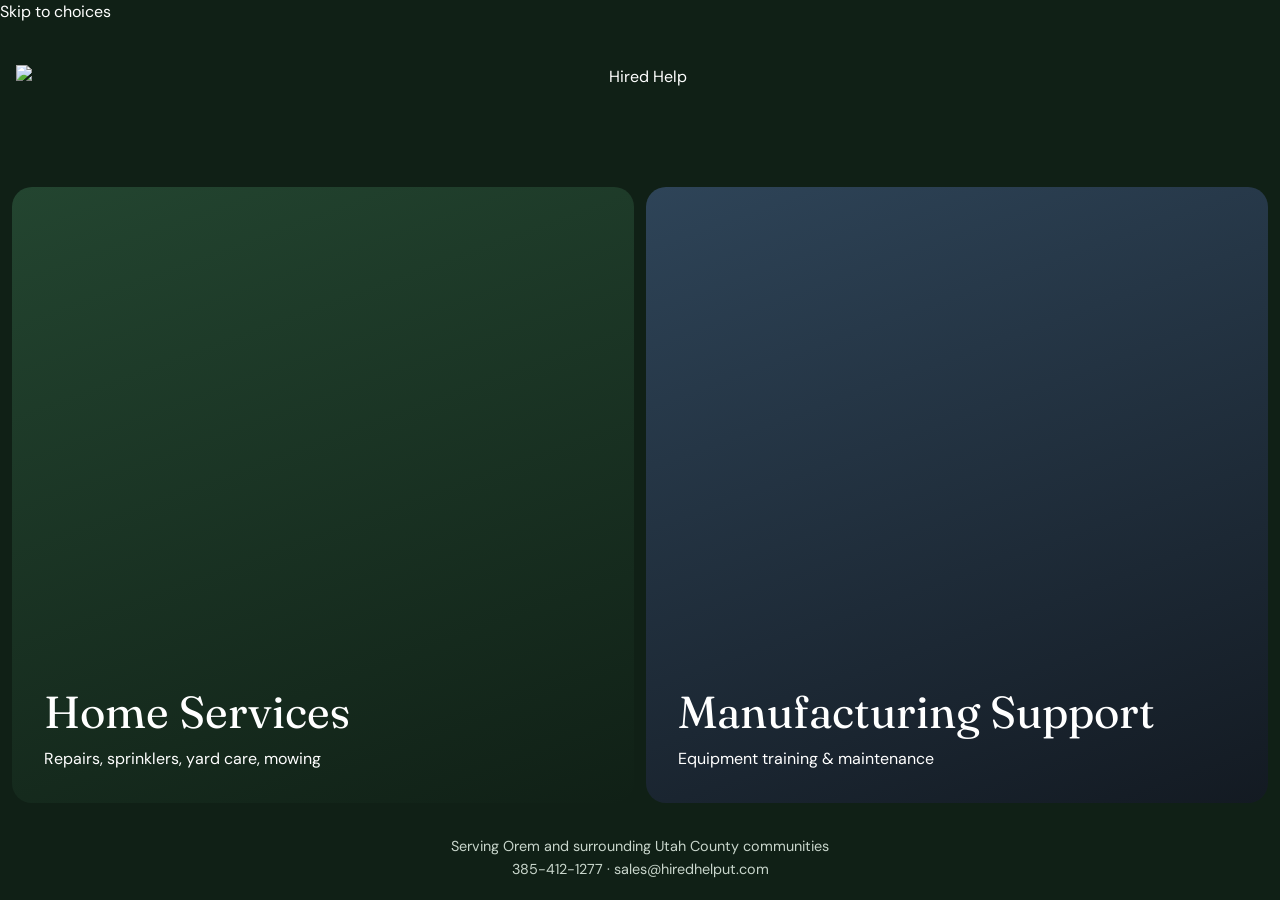
==== commit 5b00a15a: "Add new site" ====
--- a/index.html
+++ b/index.html
@@ -3,272 +3,34 @@
 <head>
   <meta charset="UTF-8" />
   <meta name="viewport" content="width=device-width, initial-scale=1" />
-  <title>Hired Help | Orem &amp; Utah County Home and Yard Help</title>
-  <meta name="description" content="Basic home repairs, sprinkler repair, yard care, and lawn mowing in Orem, Provo, Vineyard, Lindon, Pleasant Grove, and American Fork. Call 385-412-1277." />
+  <title>Hired Help | Home Services & Manufacturing Support | Utah</title>
+  <meta name="description" content="Hired Help offers home repairs, sprinklers, yard care, and lawn mowing in Utah County, plus on-site manufacturing equipment training and maintenance." />
+  <link rel="canonical" href="https://hiredhelput.com/" />
   <link rel="preconnect" href="https://fonts.googleapis.com" />
   <link rel="preconnect" href="https://fonts.gstatic.com" crossorigin />
   <link href="https://fonts.googleapis.com/css2?family=DM+Sans:wght@400;500;600;700&family=Fraunces:opsz,wght@9..144,600;9..144,700&display=swap" rel="stylesheet" />
-  <style>
-    :root {
-      --ink: #102016; --green: #2f7a45; --green-deep: #1a3324;
-      --gold: #c4a35a; --cream: #f4efe4; --paper: #fffdf8;
-      --muted: #5c675f; --line: #e3dccf;
-    }
-    * { box-sizing: border-box; margin: 0; padding: 0; }
-    html { scroll-behavior: smooth; }
-    body { font-family: "DM Sans", system-ui, sans-serif; color: var(--ink); background: var(--paper); line-height: 1.55; }
-    img { max-width: 100%; display: block; }
-    a { color: inherit; text-decoration: none; }
-    .wrap { width: min(1140px, calc(100% - 36px)); margin-inline: auto; }
-    header { position: sticky; top: 0; z-index: 40; background: rgba(16,32,22,.92); backdrop-filter: blur(14px); color: #fff; }
-    .nav { display: flex; align-items: center; justify-content: space-between; min-height: 74px; gap: 16px; }
-    .logo-img { height: 50px; background: #fff; border-radius: 10px; padding: 4px 8px; }
-    nav { display: flex; gap: 20px; font-weight: 600; }
-    .phone { color: var(--gold); font-weight: 700; }
-    .btn { display: inline-flex; align-items: center; justify-content: center; border: 0; border-radius: 999px; padding: 13px 20px; font-weight: 700; cursor: pointer; }
-    .btn-gold { background: var(--gold); color: var(--ink); }
-    .btn-light { background: transparent; color: #fff; border: 1px solid rgba(255,255,255,.35); }
-    .btn-dark { background: var(--green-deep); color: #fff; }
-    .menu { display: none; background: none; border: 0; color: #fff; font-size: 1.6rem; }
-    .hero {
-      min-height: 78vh; color: #fff; display: grid; align-items: end; padding: 80px 0 56px;
-      background: linear-gradient(180deg, rgba(16,32,22,.42), rgba(16,32,22,.78)),
-        url("https://images.pexels.com/photos/5587970/pexels-photo-5587970.jpeg?auto=compress&cs=tinysrgb&w=1800") center/cover no-repeat;
-    }
-    h1, h2, h3 { font-family: "Fraunces", Georgia, serif; line-height: 1.12; }
-    h1 { font-size: clamp(2.3rem, 5vw, 3.8rem); max-width: 14ch; }
-    h2 { font-size: clamp(1.6rem, 3vw, 2.2rem); }
-    .lead { max-width: 34rem; margin: 12px 0 22px; color: #efe8d8; }
-    .hero-actions, .chips { display: flex; gap: 10px; flex-wrap: wrap; }
-    .chips { margin-top: 22px; }
-    .chip { border: 1px solid rgba(255,255,255,.28); border-radius: 999px; padding: 6px 12px; background: rgba(255,255,255,.08); font-size: .88rem; }
-    section { padding: 64px 0; }
-    .kicker { letter-spacing: .14em; text-transform: uppercase; font-size: .72rem; font-weight: 700; color: var(--green); margin-bottom: 8px; }
-    .services { background: var(--cream); }
-    .grid-2 { display: grid; grid-template-columns: 1fr 1fr; gap: 16px; margin-top: 24px; }
-    .card { background: #fff; border: 1px solid var(--line); border-radius: 16px; padding: 22px; }
-    .card ul { margin: 10px 0 0 18px; color: var(--muted); display: grid; gap: 4px; }
-    .note { margin-top: 12px; font-size: .95rem; }
-    .split { display: grid; grid-template-columns: 1fr 1fr; gap: 36px; align-items: center; }
-    .split img { border-radius: 18px; height: 360px; width: 100%; object-fit: cover; }
-    .gallery { display: grid; grid-template-columns: repeat(3, 1fr); gap: 14px; margin-top: 22px; }
-    .gallery img { width: 100%; height: 220px; object-fit: cover; border-radius: 14px; }
-    .areas { background: var(--ink); color: #e8eee9; }
-    .areas .kicker { color: var(--gold); }
-    .area-grid { display: grid; grid-template-columns: repeat(3, 1fr); gap: 12px; margin-top: 22px; }
-    .area { border: 1px solid rgba(255,255,255,.12); border-radius: 14px; padding: 16px; background: #1a3324; }
-    .contact-grid { display: grid; grid-template-columns: .85fr 1.15fr; gap: 24px; }
-    .box { background: var(--cream); border-radius: 16px; padding: 24px; }
-    form { display: grid; gap: 10px; }
-    label { font-weight: 700; font-size: .9rem; }
-    input, select, textarea { width: 100%; border: 1px solid var(--line); border-radius: 12px; padding: 11px 13px; font: inherit; }
-    textarea { min-height: 96px; }
-    .row { display: grid; grid-template-columns: 1fr 1fr; gap: 10px; }
-    .ok { display: none; background: #e8f5ec; padding: 10px; border-radius: 10px; }
-    footer { background: var(--ink); color: #c9d6cc; padding: 28px 0 18px; }
-    .foot { display: flex; justify-content: space-between; gap: 16px; flex-wrap: wrap; }
-    .mobile-cta { display: none; position: fixed; inset: auto 12px 12px; z-index: 50; background: var(--gold); color: var(--ink); border-radius: 999px; padding: 14px; font-weight: 800; text-align: center; }
-    @media (max-width: 860px) {
-      nav, .phone { display: none; }
-      nav.open { display: flex; flex-direction: column; position: absolute; inset: 74px 14px auto; background: #1a3324; padding: 16px; border-radius: 14px; }
-      .menu { display: block; }
-      .grid-2, .split, .gallery, .area-grid, .contact-grid, .row { grid-template-columns: 1fr; }
-      .split img { height: 220px; }
-      .mobile-cta { display: block; }
-    }
-  </style>
+  <link rel="stylesheet" href="style.css" />
+  <link rel="icon" href="icon-color.png" />
 </head>
-<body>
-  <header>
-    <div class="wrap nav">
-      <a href="#top"><img class="logo-img" src="logo.png" alt="Hired Help" /></a>
-      <nav id="links">
-        <a href="#services">Services</a>
-        <a href="#areas">Areas</a>
-        <a href="#contact">Contact</a>
-      </nav>
-      <div style="display:flex;gap:12px;align-items:center">
-        <a class="phone" href="tel:+13854121277">385-412-1277</a>
-        <a class="btn btn-gold" href="#contact">Get help</a>
-        <button class="menu" id="menu" aria-label="Menu">☰</button>
-      </div>
-    </div>
+<body class="hub">
+  <a class="skip" href="#doors">Skip to choices</a>
+  <header class="hub-header">
+    <img src="icon-color.png" alt="Hired Help" class="logo-hero" />
   </header>
-
-  <main id="top">
-    <section class="hero">
-      <div class="wrap">
-        <p class="kicker" style="color:#d4b56e">Orem and nearby Utah County</p>
-        <h1>Home and yard help.</h1>
-        <p class="lead">Repairs, sprinklers, yard care, and mowing.</p>
-        <div class="hero-actions">
-          <a class="btn btn-gold" href="tel:+13854121277">Call 385-412-1277</a>
-          <a class="btn btn-light" href="mailto:Sales@HiredHelpUT.com">Email us</a>
-        </div>
-        <div class="chips">
-          <a class="chip" href="#contact">Orem</a>
-          <a class="chip" href="#contact">Provo</a>
-          <a class="chip" href="#contact">Vineyard</a>
-          <a class="chip" href="#contact">Lindon</a>
-          <a class="chip" href="#contact">Pleasant Grove</a>
-          <a class="chip" href="#contact">American Fork</a>
-        </div>
-      </div>
-    </section>
-
-    <section class="services" id="services">
-      <div class="wrap">
-        <p class="kicker">Services</p>
-        <h2>What we handle</h2>
-        <div class="grid-2">
-          <article class="card">
-            <h3>Basic Home Repairs</h3>
-            <ul>
-              <li>Drywall patching and minor wall repairs</li>
-              <li>Door, hinge, latch, and lock adjustments</li>
-              <li>Fence and gate repairs</li>
-              <li>Shelving and wall-mounted item installation</li>
-              <li>Furniture and household-item assembly</li>
-              <li>Caulking and weatherstripping</li>
-              <li>Minor trim and molding repairs</li>
-              <li>Screen repair</li>
-              <li>Small painting and touch-up projects</li>
-              <li>Other basic household repairs</li>
-            </ul>
-            <p class="note">Not listed? Ask. We’ll say if we can do it.</p>
-          </article>
-          <article class="card">
-            <h3>Sprinkler Repair and Maintenance</h3>
-            <ul>
-              <li>Sprinkler-head replacement</li>
-              <li>Broken sprinkler-line repair</li>
-              <li>Sprinkler adjustments</li>
-              <li>Coverage and overspray corrections</li>
-              <li>Valve troubleshooting and replacement</li>
-              <li>Timer and controller adjustments</li>
-              <li>Spring startup</li>
-              <li>Fall system preparation</li>
-              <li>Inspections and troubleshooting</li>
-            </ul>
-          </article>
-          <article class="card">
-            <h3>Yard Care</h3>
-            <ul>
-              <li>Shrub and hedge trimming</li>
-              <li>Flowerbed care</li>
-              <li>Weed removal</li>
-              <li>Planting flowers and small plants</li>
-              <li>General pruning</li>
-              <li>Leaf and debris cleanup</li>
-              <li>Seasonal yard cleanup</li>
-              <li>Mulch installation and refreshing</li>
-              <li>Basic landscape maintenance</li>
-              <li>General yard upkeep</li>
-            </ul>
-          </article>
-          <article class="card">
-            <h3>Lawn Mowing</h3>
-            <ul>
-              <li>Regular mowing</li>
-              <li>Trimming and edging</li>
-              <li>Blowing clippings from walks and driveways</li>
-              <li>One-time mowing</li>
-              <li>Recurring mowing</li>
-              <li>End-of-season mow and cleanup</li>
-            </ul>
-          </article>
-        </div>
-      </div>
-    </section>
-
-    <section id="work">
-      <div class="wrap">
-        <p class="kicker">Work</p>
-        <h2>Utah County homes</h2>
-        <div class="gallery">
-          <img src="https://images.pexels.com/photos/5587970/pexels-photo-5587970.jpeg?auto=compress&cs=tinysrgb&w=900" alt="Utah County neighborhood" />
-          <img src="https://images.pexels.com/photos/259588/pexels-photo-259588.jpeg?auto=compress&cs=tinysrgb&w=900" alt="Front yard" />
-          <img src="https://images.pexels.com/photos/4503273/pexels-photo-4503273.jpeg?auto=compress&cs=tinysrgb&w=900" alt="Yard care" />
-        </div>
-      </div>
-    </section>
-
-    <section class="areas" id="areas">
-      <div class="wrap">
-        <p class="kicker">Area</p>
-        <h2>Serving Orem and surrounding Utah County communities.</h2>
-        <p style="margin-top:10px;color:#c9d6cc">Other Utah County cities: ask. It depends on the job, distance, and availability.</p>
-        <div class="area-grid">
-          <a class="area" href="#contact"><h3>Orem</h3></a>
-          <a class="area" href="#contact"><h3>Provo</h3></a>
-          <a class="area" href="#contact"><h3>Vineyard</h3></a>
-          <a class="area" href="#contact"><h3>Lindon</h3></a>
-          <a class="area" href="#contact"><h3>Pleasant Grove</h3></a>
-          <a class="area" href="#contact"><h3>American Fork</h3></a>
-        </div>
-      </div>
-    </section>
-
-    <section id="contact">
-      <div class="wrap contact-grid">
-        <div class="box">
-          <p class="kicker">Contact</p>
-          <h2>Call or email.</h2>
-          <p style="margin-top:12px"><a href="tel:+13854121277"><strong>385-412-1277</strong></a></p>
-          <p><a href="mailto:Sales@HiredHelpUT.com"><strong>Sales@HiredHelpUT.com</strong></a></p>
-        </div>
-        <form id="form">
-          <div class="row">
-            <div><label for="name">Name</label><input id="name" name="name" required /></div>
-            <div><label for="phone">Phone</label><input id="phone" name="phone" type="tel" required /></div>
-          </div>
-          <div><label for="email">Email</label><input id="email" name="email" type="email" /></div>
-          <div>
-            <label for="city">City</label>
-            <select id="city" name="city">
-              <option>Orem</option><option>Provo</option><option>Vineyard</option>
-              <option>Lindon</option><option>Pleasant Grove</option><option>American Fork</option>
-              <option>Other — check availability</option>
-            </select>
-          </div>
-          <div>
-            <label for="need">Need</label>
-            <select id="need" name="need">
-              <option>Basic home repairs</option>
-              <option>Sprinkler repair and maintenance</option>
-              <option>Yard care</option>
-              <option>Lawn mowing</option>
-              <option>Something else</option>
-            </select>
-          </div>
-          <div><label for="msg">Details</label><textarea id="msg" name="message"></textarea></div>
-          <button class="btn btn-dark" type="submit">Send</button>
-          <p class="ok" id="ok">Got it. Call or email if you need a faster reply.</p>
-        </form>
-      </div>
-    </section>
+  <main id="doors" class="doors">
+    <a class="door door-home" href="home/index.html">
+      <span class="door-label">Home Services</span>
+      <span class="door-sub">Repairs, sprinklers, yard care, mowing</span>
+    </a>
+    <a class="door door-mfg" href="manufacturing/index.html">
+      <span class="door-label">Manufacturing Support</span>
+      <span class="door-sub">Equipment training & maintenance</span>
+    </a>
   </main>
-
-  <footer>
-    <div class="wrap foot">
-      <img class="logo-img" src="logo.png" alt="Hired Help" />
-      <div>
-        <p><a href="tel:+13854121277">385-412-1277</a></p>
-        <p><a href="mailto:Sales@HiredHelpUT.com">Sales@HiredHelpUT.com</a></p>
-      </div>
-    </div>
+  <footer class="hub-foot">
+    <p>Serving Orem and surrounding Utah County communities</p>
+    <p><a href="tel:+13854121277">385-412-1277</a> · <a href="mailto:sales@hiredhelput.com">sales@hiredhelput.com</a></p>
   </footer>
-  <a class="mobile-cta" href="tel:+13854121277">Call 385-412-1277</a>
-  <script>
-    const menu = document.getElementById("menu");
-    const links = document.getElementById("links");
-    menu.addEventListener("click", () => links.classList.toggle("open"));
-    links.querySelectorAll("a").forEach(a => a.addEventListener("click", () => links.classList.remove("open")));
-    document.getElementById("form").addEventListener("submit", e => {
-      e.preventDefault();
-      document.getElementById("ok").style.display = "block";
-      e.target.reset();
-    });
-  </script>
+  <script src="script.js"></script>
 </body>
-</html>
+</html>
--- a/style.css
+++ b/style.css
@@ -0,0 +1,75 @@
+:root {
+  --green-950:#102016; --green-900:#1a3324; --green-800:#234530; --green-700:#2f5c3f; --green-600:#3d7a52;
+  --gold:#c4a35a; --gold-hover:#d4b56e; --cream:#f6f1e7; --paper:#fffdf8; --ink:#1c241e; --muted:#5b675e; --line:#e4ddd0;
+  --steel-950:#131a22; --steel-900:#1c2733; --steel-700:#2e4458; --steel-500:#5f84a6;
+}
+* { box-sizing:border-box; margin:0; padding:0; }
+html { scroll-behavior:smooth; }
+body { font-family:"DM Sans",system-ui,sans-serif; color:var(--ink); background:var(--paper); line-height:1.55; }
+img { max-width:100%; height:auto; display:block; }
+a { color:inherit; text-decoration:none; }
+.wrap { width:min(1100px,calc(100% - 32px)); margin-inline:auto; }
+h1,h2,h3 { font-family:"Fraunces",Georgia,serif; line-height:1.15; }
+h1 { font-size:clamp(2.2rem,5vw,3.6rem); }
+h2 { font-size:clamp(1.6rem,3vw,2.2rem); }
+.btn { display:inline-flex; align-items:center; justify-content:center; border:0; border-radius:999px; padding:12px 20px; font-weight:700; cursor:pointer; }
+.btn-gold { background:var(--gold); color:var(--green-950); }
+.btn-dark { background:var(--green-800); color:#fff; }
+.btn-outline { background:transparent; color:#fff; border:1px solid rgba(255,255,255,.4); }
+.kicker { letter-spacing:.12em; text-transform:uppercase; font-size:.75rem; font-weight:700; }
+.hub { min-height:100vh; display:flex; flex-direction:column; background:var(--green-950); color:#fff; }
+.hub-header { text-align:center; padding:40px 16px 20px; }
+.logo-hero { height:90px; margin:0 auto; }
+.doors { flex:1; display:grid; grid-template-columns:1fr 1fr; gap:12px; padding:12px; }
+.door { display:flex; flex-direction:column; justify-content:flex-end; padding:32px; border-radius:20px; min-height:50vh; color:#fff; transition:transform .3s; }
+.door-home { background:linear-gradient(160deg,var(--green-800),var(--green-950)); }
+.door-mfg { background:linear-gradient(160deg,var(--steel-700),var(--steel-950)); }
+.door:hover { transform:translateY(-4px); }
+.door-label { font-family:"Fraunces",serif; font-size:clamp(1.8rem,4vw,2.8rem); }
+.hub-foot { text-align:center; padding:20px; color:#c9d6cc; font-size:.9rem; }
+.site-header { position:sticky; top:0; z-index:30; display:flex; align-items:center; justify-content:space-between; padding:12px 16px; background:rgba(16,32,22,.94); color:#fff; }
+.brand img { height:42px; background:#fff; border-radius:8px; padding:3px 6px; }
+nav { display:flex; gap:18px; font-weight:600; }
+.phone { color:var(--gold); font-weight:700; }
+.menu { display:none; background:none; border:0; color:#fff; font-size:1.5rem; }
+.hero { min-height:70vh; color:#fff; display:grid; align-items:end; background-size:cover; background-position:center; }
+.hero-inner { padding:60px 20px 48px; width:min(1100px,calc(100% - 32px)); margin:0 auto; }
+.actions { display:flex; gap:10px; flex-wrap:wrap; margin-top:18px; }
+.season-banner { background:var(--gold); color:var(--green-950); text-align:center; padding:12px 16px; font-weight:600; }
+.services { background:var(--cream); padding:64px 0; }
+.cards { display:grid; grid-template-columns:1fr 1fr; gap:16px; margin-top:24px; }
+.card { background:#fff; border:1px solid var(--line); border-radius:16px; padding:20px; }
+.card ul { margin:10px 0 0 18px; color:var(--muted); }
+.note { margin-top:10px; font-weight:600; }
+.how { padding:64px 0; }
+.steps { margin-top:20px; display:grid; gap:16px; }
+.steps li { list-style:none; background:var(--cream); border-radius:14px; padding:16px 18px; }
+.gallery { display:grid; grid-template-columns:repeat(auto-fit,minmax(260px,1fr)); gap:14px; margin-top:20px; }
+.gallery img { border-radius:12px; aspect-ratio:4/3; object-fit:cover; }
+.areas { background:var(--green-950); color:#e8eee9; padding:64px 0; }
+.chips { display:flex; flex-wrap:wrap; gap:8px; margin-top:16px; }
+.chips button { background:var(--green-800); color:#fff; border:0; border-radius:999px; padding:8px 14px; cursor:pointer; }
+.faq { padding:64px 0; background:var(--cream); }
+.accordion details { background:#fff; border:1px solid var(--line); border-radius:12px; padding:12px 16px; margin-top:10px; }
+.accordion summary { cursor:pointer; font-weight:700; }
+.contact-grid { display:grid; grid-template-columns:.8fr 1.2fr; gap:28px; padding:64px 0; }
+.box { background:var(--cream); border-radius:16px; padding:24px; }
+form { display:grid; gap:10px; }
+label { font-weight:600; font-size:.9rem; }
+input,select,textarea { width:100%; border:1px solid var(--line); border-radius:10px; padding:11px; font:inherit; }
+.row { display:grid; grid-template-columns:1fr 1fr; gap:10px; }
+.honeypot { position:absolute; left:-9999px; }
+.form-status { background:#e7f4ea; padding:10px; border-radius:10px; }
+.reviews-placeholder { padding:40px 0; text-align:center; background:var(--cream); }
+footer { background:var(--green-950); color:#c9d6cc; text-align:center; padding:24px 16px; }
+.mobile-cta { display:none; }
+.theme-mfg { background:var(--steel-950); color:#e8eef3; }
+.theme-mfg .site-header { background:rgba(19,26,34,.94); }
+.mfg-hero { background:linear-gradient(180deg,rgba(19,26,34,.5),rgba(19,26,34,.8)); }
+@media (max-width:800px) {
+  .doors,.cards,.contact-grid,.row { grid-template-columns:1fr; }
+  nav,.phone { display:none; }
+  .menu { display:block; }
+  nav.open { display:flex; flex-direction:column; position:absolute; top:60px; right:12px; background:var(--green-900); padding:14px; border-radius:12px; }
+  .mobile-cta { display:block; position:fixed; bottom:12px; left:12px; right:12px; background:var(--gold); color:var(--green-950); text-align:center; padding:14px; border-radius:999px; font-weight:800; z-index:50; }
+}
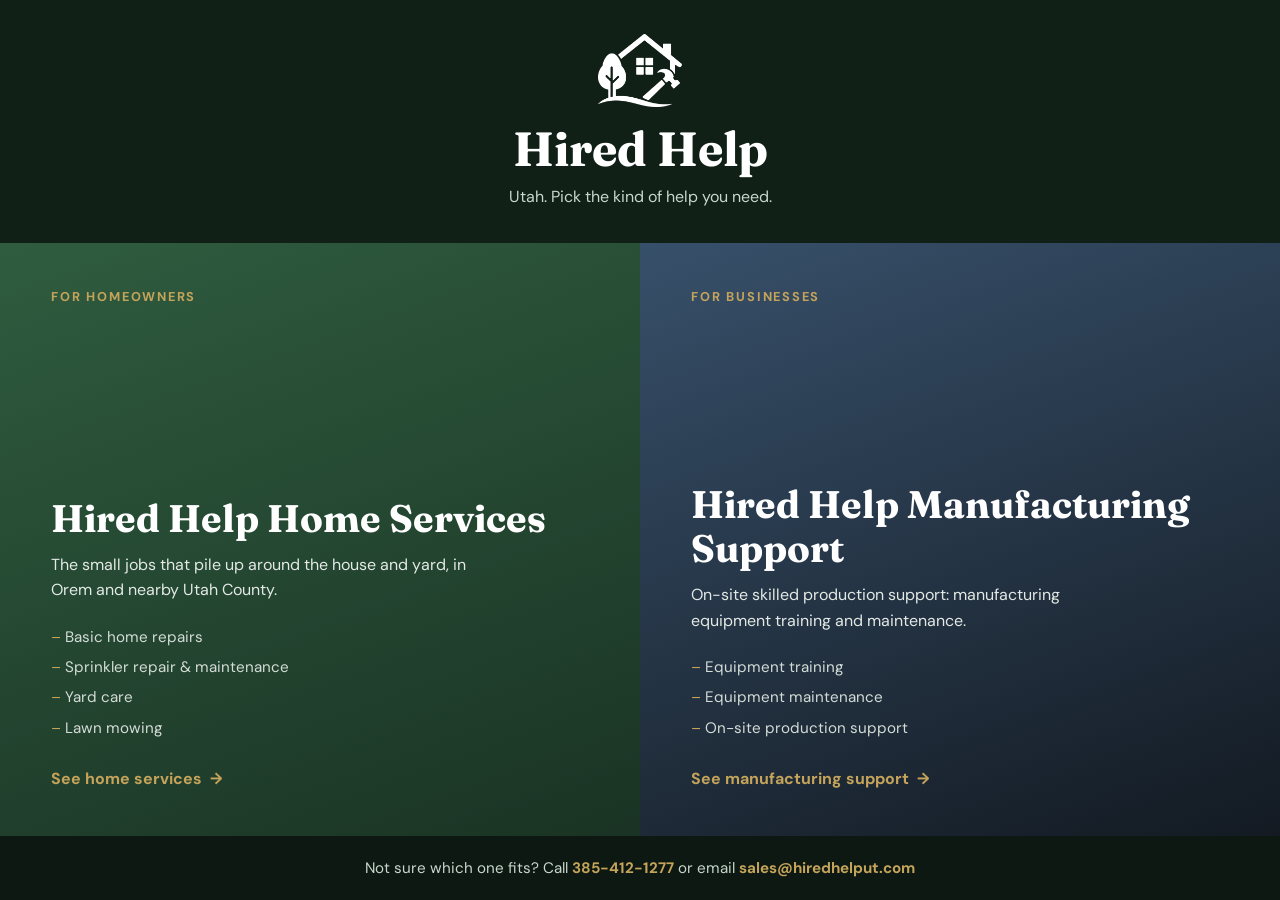
==== commit 0581b83e: "Two division site" ====
--- a/index.html
+++ b/index.html
@@ -1,36 +1,54 @@
-<!DOCTYPE html>
-<html lang="en">
-<head>
-  <meta charset="UTF-8" />
-  <meta name="viewport" content="width=device-width, initial-scale=1" />
-  <title>Hired Help | Home Services & Manufacturing Support | Utah</title>
-  <meta name="description" content="Hired Help offers home repairs, sprinklers, yard care, and lawn mowing in Utah County, plus on-site manufacturing equipment training and maintenance." />
-  <link rel="canonical" href="https://hiredhelput.com/" />
-  <link rel="preconnect" href="https://fonts.googleapis.com" />
-  <link rel="preconnect" href="https://fonts.gstatic.com" crossorigin />
-  <link href="https://fonts.googleapis.com/css2?family=DM+Sans:wght@400;500;600;700&family=Fraunces:opsz,wght@9..144,600;9..144,700&display=swap" rel="stylesheet" />
-  <link rel="stylesheet" href="style.css" />
-  <link rel="icon" href="icon-color.png" />
-</head>
-<body class="hub">
-  <a class="skip" href="#doors">Skip to choices</a>
-  <header class="hub-header">
-    <img src="icon-color.png" alt="Hired Help" class="logo-hero" />
-  </header>
-  <main id="doors" class="doors">
-    <a class="door door-home" href="home/index.html">
-      <span class="door-label">Home Services</span>
-      <span class="door-sub">Repairs, sprinklers, yard care, mowing</span>
-    </a>
-    <a class="door door-mfg" href="manufacturing/index.html">
-      <span class="door-label">Manufacturing Support</span>
-      <span class="door-sub">Equipment training & maintenance</span>
-    </a>
-  </main>
-  <footer class="hub-foot">
-    <p>Serving Orem and surrounding Utah County communities</p>
-    <p><a href="tel:+13854121277">385-412-1277</a> · <a href="mailto:sales@hiredhelput.com">sales@hiredhelput.com</a></p>
-  </footer>
-  <script src="script.js"></script>
-</body>
-</html>+<!DOCTYPE html>
+<html lang="en">
+<head>
+<meta charset="UTF-8" />
+<meta name="viewport" content="width=device-width, initial-scale=1" />
+<title>Hired Help | Home Services &amp; Manufacturing Support in Utah</title>
+<meta name="description" content="Hired Help: home repairs, sprinklers, yard care and lawn mowing in Orem and Utah County, plus on-site manufacturing equipment training and maintenance for businesses." />
+<link rel="preconnect" href="https://fonts.googleapis.com" />
+<link rel="preconnect" href="https://fonts.gstatic.com" crossorigin />
+<link href="https://fonts.googleapis.com/css2?family=DM+Sans:wght@400;500;600;700&family=Fraunces:opsz,wght@9..144,500;9..144,700&display=swap" rel="stylesheet" />
+<link rel="stylesheet" href="style.css" />
+</head>
+<body class="no-cta">
+<main class="hub">
+  <div class="hub-top">
+    <img src="icon-white.png" alt="Hired Help logo" />
+    <h1>Hired Help</h1>
+    <p>Utah. Pick the kind of help you need.</p>
+  </div>
+
+  <div class="hub-split">
+    <a class="door door-home" href="home/index.html">
+      <span class="door-tag">For homeowners</span>
+      <h2>Hired Help Home Services</h2>
+      <p>The small jobs that pile up around the house and yard, in Orem and nearby Utah County.</p>
+      <ul>
+        <li>Basic home repairs</li>
+        <li>Sprinkler repair &amp; maintenance</li>
+        <li>Yard care</li>
+        <li>Lawn mowing</li>
+      </ul>
+      <span class="go">See home services <span>&rarr;</span></span>
+    </a>
+
+    <a class="door door-mfg" href="manufacturing/index.html">
+      <span class="door-tag">For businesses</span>
+      <h2>Hired Help Manufacturing Support</h2>
+      <p>On-site skilled production support: manufacturing equipment training and maintenance.</p>
+      <ul>
+        <li>Equipment training</li>
+        <li>Equipment maintenance</li>
+        <li>On-site production support</li>
+      </ul>
+      <span class="go">See manufacturing support <span>&rarr;</span></span>
+    </a>
+  </div>
+
+  <div class="hub-foot">
+    Not sure which one fits? Call <a href="tel:+13854121277">385-412-1277</a>
+    or email <a href="mailto:sales@hiredhelput.com">sales@hiredhelput.com</a>
+  </div>
+</main>
+</body>
+</html>
--- a/style.css
+++ b/style.css
@@ -1,75 +1,212 @@
-:root {
-  --green-950:#102016; --green-900:#1a3324; --green-800:#234530; --green-700:#2f5c3f; --green-600:#3d7a52;
-  --gold:#c4a35a; --gold-hover:#d4b56e; --cream:#f6f1e7; --paper:#fffdf8; --ink:#1c241e; --muted:#5b675e; --line:#e4ddd0;
-  --steel-950:#131a22; --steel-900:#1c2733; --steel-700:#2e4458; --steel-500:#5f84a6;
-}
-* { box-sizing:border-box; margin:0; padding:0; }
-html { scroll-behavior:smooth; }
-body { font-family:"DM Sans",system-ui,sans-serif; color:var(--ink); background:var(--paper); line-height:1.55; }
-img { max-width:100%; height:auto; display:block; }
-a { color:inherit; text-decoration:none; }
-.wrap { width:min(1100px,calc(100% - 32px)); margin-inline:auto; }
-h1,h2,h3 { font-family:"Fraunces",Georgia,serif; line-height:1.15; }
-h1 { font-size:clamp(2.2rem,5vw,3.6rem); }
-h2 { font-size:clamp(1.6rem,3vw,2.2rem); }
-.btn { display:inline-flex; align-items:center; justify-content:center; border:0; border-radius:999px; padding:12px 20px; font-weight:700; cursor:pointer; }
-.btn-gold { background:var(--gold); color:var(--green-950); }
-.btn-dark { background:var(--green-800); color:#fff; }
-.btn-outline { background:transparent; color:#fff; border:1px solid rgba(255,255,255,.4); }
-.kicker { letter-spacing:.12em; text-transform:uppercase; font-size:.75rem; font-weight:700; }
-.hub { min-height:100vh; display:flex; flex-direction:column; background:var(--green-950); color:#fff; }
-.hub-header { text-align:center; padding:40px 16px 20px; }
-.logo-hero { height:90px; margin:0 auto; }
-.doors { flex:1; display:grid; grid-template-columns:1fr 1fr; gap:12px; padding:12px; }
-.door { display:flex; flex-direction:column; justify-content:flex-end; padding:32px; border-radius:20px; min-height:50vh; color:#fff; transition:transform .3s; }
-.door-home { background:linear-gradient(160deg,var(--green-800),var(--green-950)); }
-.door-mfg { background:linear-gradient(160deg,var(--steel-700),var(--steel-950)); }
-.door:hover { transform:translateY(-4px); }
-.door-label { font-family:"Fraunces",serif; font-size:clamp(1.8rem,4vw,2.8rem); }
-.hub-foot { text-align:center; padding:20px; color:#c9d6cc; font-size:.9rem; }
-.site-header { position:sticky; top:0; z-index:30; display:flex; align-items:center; justify-content:space-between; padding:12px 16px; background:rgba(16,32,22,.94); color:#fff; }
-.brand img { height:42px; background:#fff; border-radius:8px; padding:3px 6px; }
-nav { display:flex; gap:18px; font-weight:600; }
-.phone { color:var(--gold); font-weight:700; }
-.menu { display:none; background:none; border:0; color:#fff; font-size:1.5rem; }
-.hero { min-height:70vh; color:#fff; display:grid; align-items:end; background-size:cover; background-position:center; }
-.hero-inner { padding:60px 20px 48px; width:min(1100px,calc(100% - 32px)); margin:0 auto; }
-.actions { display:flex; gap:10px; flex-wrap:wrap; margin-top:18px; }
-.season-banner { background:var(--gold); color:var(--green-950); text-align:center; padding:12px 16px; font-weight:600; }
-.services { background:var(--cream); padding:64px 0; }
-.cards { display:grid; grid-template-columns:1fr 1fr; gap:16px; margin-top:24px; }
-.card { background:#fff; border:1px solid var(--line); border-radius:16px; padding:20px; }
-.card ul { margin:10px 0 0 18px; color:var(--muted); }
-.note { margin-top:10px; font-weight:600; }
-.how { padding:64px 0; }
-.steps { margin-top:20px; display:grid; gap:16px; }
-.steps li { list-style:none; background:var(--cream); border-radius:14px; padding:16px 18px; }
-.gallery { display:grid; grid-template-columns:repeat(auto-fit,minmax(260px,1fr)); gap:14px; margin-top:20px; }
-.gallery img { border-radius:12px; aspect-ratio:4/3; object-fit:cover; }
-.areas { background:var(--green-950); color:#e8eee9; padding:64px 0; }
-.chips { display:flex; flex-wrap:wrap; gap:8px; margin-top:16px; }
-.chips button { background:var(--green-800); color:#fff; border:0; border-radius:999px; padding:8px 14px; cursor:pointer; }
-.faq { padding:64px 0; background:var(--cream); }
-.accordion details { background:#fff; border:1px solid var(--line); border-radius:12px; padding:12px 16px; margin-top:10px; }
-.accordion summary { cursor:pointer; font-weight:700; }
-.contact-grid { display:grid; grid-template-columns:.8fr 1.2fr; gap:28px; padding:64px 0; }
-.box { background:var(--cream); border-radius:16px; padding:24px; }
-form { display:grid; gap:10px; }
-label { font-weight:600; font-size:.9rem; }
-input,select,textarea { width:100%; border:1px solid var(--line); border-radius:10px; padding:11px; font:inherit; }
-.row { display:grid; grid-template-columns:1fr 1fr; gap:10px; }
-.honeypot { position:absolute; left:-9999px; }
-.form-status { background:#e7f4ea; padding:10px; border-radius:10px; }
-.reviews-placeholder { padding:40px 0; text-align:center; background:var(--cream); }
-footer { background:var(--green-950); color:#c9d6cc; text-align:center; padding:24px 16px; }
-.mobile-cta { display:none; }
-.theme-mfg { background:var(--steel-950); color:#e8eef3; }
-.theme-mfg .site-header { background:rgba(19,26,34,.94); }
-.mfg-hero { background:linear-gradient(180deg,rgba(19,26,34,.5),rgba(19,26,34,.8)); }
-@media (max-width:800px) {
-  .doors,.cards,.contact-grid,.row { grid-template-columns:1fr; }
-  nav,.phone { display:none; }
-  .menu { display:block; }
-  nav.open { display:flex; flex-direction:column; position:absolute; top:60px; right:12px; background:var(--green-900); padding:14px; border-radius:12px; }
-  .mobile-cta { display:block; position:fixed; bottom:12px; left:12px; right:12px; background:var(--gold); color:var(--green-950); text-align:center; padding:14px; border-radius:999px; font-weight:800; z-index:50; }
-}+:root{
+  --green-950:#102016; --green-900:#1a3324; --green-800:#234530; --green-700:#2f5c3f; --green-600:#3d7a52;
+  --steel-950:#131a22; --steel-900:#1c2733; --steel-800:#273646; --steel-700:#37506a; --steel-500:#5f84a6;
+  --gold:#c4a35a; --gold-hover:#d4b56e;
+  --cream:#f6f1e7; --paper:#fffdf8; --ink:#1c241e; --muted:#5b675e; --line:#e4ddd0;
+  --brand-dark:var(--green-950); --brand-mid:var(--green-800); --brand-accent:var(--green-600);
+  --radius:16px;
+}
+body.theme-mfg{
+  --brand-dark:var(--steel-950); --brand-mid:var(--steel-800); --brand-accent:var(--steel-500);
+  --cream:#eef1f4; --line:#d9e0e7; --muted:#56626f; --ink:#18212b; --paper:#fbfcfd;
+}
+*{box-sizing:border-box;margin:0;padding:0;}
+html{scroll-behavior:smooth;}
+body{font-family:'DM Sans',system-ui,sans-serif;color:var(--ink);background:var(--paper);line-height:1.6;}
+img{max-width:100%;display:block;}
+a{color:inherit;text-decoration:none;}
+button{font-family:inherit;}
+.wrap{width:min(1120px,calc(100% - 40px));margin-inline:auto;}
+.eyebrow{letter-spacing:.14em;text-transform:uppercase;font-size:.75rem;font-weight:700;color:var(--brand-accent);}
+h1,h2,h3{font-family:'Fraunces',Georgia,serif;line-height:1.15;}
+h1{font-size:clamp(2.2rem,4.6vw,3.8rem);}
+h2{font-size:clamp(1.7rem,3vw,2.4rem);}
+h3{font-size:1.2rem;}
+:focus-visible{outline:3px solid var(--gold);outline-offset:2px;}
+
+.btn{display:inline-flex;align-items:center;justify-content:center;gap:8px;border:0;border-radius:999px;padding:14px 22px;font-weight:700;cursor:pointer;transition:.2s ease;font-size:1rem;}
+.btn-gold{background:var(--gold);color:var(--green-950);}
+.btn-gold:hover{background:var(--gold-hover);transform:translateY(-1px);}
+.btn-outline{background:transparent;color:#fff;border:1px solid rgba(255,255,255,.4);}
+.btn-outline:hover{background:rgba(255,255,255,.12);}
+.btn-dark{background:var(--brand-mid);color:#fff;}
+.btn-dark:hover{filter:brightness(1.15);}
+
+/* header */
+header.site{position:sticky;top:0;z-index:40;background:rgba(16,32,22,.8);backdrop-filter:blur(10px);color:#fff;transition:background .3s ease;}
+body.theme-mfg header.site{background:rgba(19,26,34,.82);}
+header.site.scrolled{background:var(--brand-dark);}
+.nav{display:flex;align-items:center;justify-content:space-between;min-height:72px;gap:20px;transition:min-height .3s ease;}
+header.site.scrolled .nav{min-height:58px;}
+.logo{display:flex;align-items:center;gap:10px;font-family:'Fraunces',serif;font-weight:700;font-size:1.1rem;}
+.logo img{width:36px;height:auto;flex:none;}
+.logo small{display:block;font-family:'DM Sans',sans-serif;font-weight:500;font-size:.72rem;color:var(--gold);line-height:1.1;}
+.nav-links{display:flex;gap:22px;align-items:center;font-weight:500;font-size:.95rem;}
+.nav-links a{position:relative;padding-bottom:3px;}
+.nav-links a::after{content:"";position:absolute;left:0;right:100%;bottom:0;height:1px;background:var(--gold);transition:right .2s ease;}
+.nav-links a:hover::after{right:0;}
+.nav-links a:hover{color:var(--gold);}
+.switch-link{border:1px solid rgba(255,255,255,.35);border-radius:999px;padding:6px 14px !important;font-size:.85rem;}
+.switch-link::after{display:none;}
+.nav-cta{display:flex;gap:10px;align-items:center;}
+.phone{font-weight:700;color:var(--gold);white-space:nowrap;}
+.menu-btn{display:none;background:none;border:0;color:#fff;font-size:1.5rem;cursor:pointer;}
+@media(max-width:900px){
+  .nav-links,.nav-cta .phone{display:none;}
+  .nav-links.open{display:flex;flex-direction:column;align-items:flex-start;position:absolute;inset:64px 16px auto;background:var(--brand-mid);padding:18px;border-radius:16px;gap:14px;}
+  .menu-btn{display:block;}
+}
+
+/* hero (division pages) */
+.hero{position:relative;overflow:hidden;color:#fff;padding:64px 0 84px;background:var(--brand-dark);}
+.hero.photo::before{content:"";position:absolute;inset:0;z-index:0;background:linear-gradient(180deg,rgba(16,32,22,.82),rgba(16,32,22,.9)),var(--hero-img) center/cover no-repeat;}
+.hero-grid{position:relative;z-index:1;display:grid;grid-template-columns:1.15fr .85fr;gap:48px;align-items:center;}
+.hero p.lead{max-width:52ch;font-size:1.08rem;color:#e7e1d1;margin:16px 0 26px;}
+.hero-actions{display:flex;gap:12px;flex-wrap:wrap;}
+.hero .eyebrow{color:var(--gold);}
+@media(max-width:860px){.hero-grid{grid-template-columns:1fr;}}
+.fade-up{opacity:0;transform:translateY(16px);transition:opacity .6s ease,transform .6s ease;}
+.fade-up.in{opacity:1;transform:none;}
+
+.clipboard{background:var(--paper);color:var(--ink);border-radius:14px;padding:22px 22px 18px;box-shadow:0 24px 50px rgba(0,0,0,.35);transform:rotate(-1.2deg);}
+.clipboard .clip-top{width:64px;height:14px;background:var(--gold);border-radius:8px;margin:-30px auto 12px;box-shadow:0 6px 10px rgba(0,0,0,.2);}
+.clipboard h3{font-size:1rem;color:var(--brand-mid);margin-bottom:12px;}
+.clip-list{list-style:none;display:grid;gap:11px;}
+.clip-list li{display:flex;align-items:center;gap:10px;font-size:.95rem;color:var(--muted);}
+.clip-box{width:18px;height:18px;border:2px solid var(--brand-accent);border-radius:4px;flex:none;position:relative;}
+.clip-box::after{content:"";position:absolute;left:3px;top:-1px;width:9px;height:5px;border-left:2px solid var(--brand-accent);border-bottom:2px solid var(--brand-accent);transform:rotate(-45deg) scale(0);transition:transform .25s ease;}
+.clip-list li.checked .clip-box::after{transform:rotate(-45deg) scale(1);}
+.clip-list li.checked span{text-decoration:line-through;color:#9aa39c;}
+
+/* trust strip */
+.trust{background:var(--cream);border-bottom:1px solid var(--line);}
+.trust .wrap{display:flex;flex-wrap:wrap;padding:16px 24px;}
+.trust-item{flex:1 1 220px;padding:6px 20px;font-size:14px;color:var(--muted);border-left:1px solid var(--line);}
+.trust-item:first-child{border-left:none;}
+.trust-item strong{display:block;color:var(--ink);font-size:14.5px;}
+@media(max-width:700px){.trust-item{border-left:none;border-top:1px solid var(--line);flex:1 1 45%;}}
+
+section{padding:80px 0;}
+.section-head{max-width:640px;margin-bottom:36px;}
+.section-head p{color:var(--muted);margin-top:10px;}
+.alt{background:var(--cream);}
+
+/* services accordion */
+.svc-grid{display:grid;grid-template-columns:repeat(2,1fr);gap:18px;}
+.svc-card{background:#fff;border:1px solid var(--line);border-radius:var(--radius);padding:22px 24px;transition:box-shadow .2s ease,transform .2s ease;}
+.svc-card:hover{box-shadow:0 14px 30px rgba(16,32,22,.08);transform:translateY(-2px);}
+.svc-head{display:flex;align-items:center;justify-content:space-between;gap:10px;cursor:pointer;}
+.svc-head h3{display:flex;align-items:center;gap:10px;}
+.svc-toggle{width:28px;height:28px;border-radius:50%;border:1px solid var(--line);background:var(--cream);display:flex;align-items:center;justify-content:center;flex:none;transition:transform .3s ease,background .2s ease;}
+.svc-card[data-open="true"] .svc-toggle{transform:rotate(45deg);background:var(--gold);border-color:var(--gold);}
+.svc-visible,.svc-more{list-style:none;display:grid;gap:8px;}
+.svc-visible{margin-top:14px;}
+.svc-visible li,.svc-more li{color:var(--muted);font-size:14.5px;padding-left:18px;position:relative;}
+.svc-visible li::before,.svc-more li::before{content:"";position:absolute;left:0;top:9px;width:6px;height:6px;background:var(--brand-accent);border-radius:1px;}
+.svc-more-wrap{display:grid;grid-template-rows:0fr;transition:grid-template-rows .35s ease;}
+.svc-more-inner{overflow:hidden;}
+.svc-card[data-open="true"] .svc-more-wrap{grid-template-rows:1fr;}
+.svc-more{padding-top:8px;}
+.svc-note{margin-top:12px;font-size:13.5px;color:var(--muted);border-top:1px dashed var(--line);padding-top:10px;}
+.svc-ask{margin-top:20px;font-size:14.5px;color:var(--muted);text-align:center;}
+@media(max-width:760px){.svc-grid{grid-template-columns:1fr;}}
+
+/* why */
+.why{display:grid;grid-template-columns:1fr 1fr;gap:44px;align-items:center;}
+.why img{border-radius:18px;height:340px;width:100%;object-fit:cover;}
+.checks{margin-top:16px;display:grid;gap:12px;}
+.checks li{list-style:none;padding-left:26px;position:relative;color:var(--muted);}
+.checks li::before{content:"✓";position:absolute;left:0;color:var(--brand-accent);font-weight:800;}
+@media(max-width:820px){.why{grid-template-columns:1fr;}.why img{height:240px;}}
+
+/* gallery */
+.gallery{display:grid;grid-template-columns:repeat(3,1fr);gap:18px;}
+.gallery figure{position:relative;overflow:hidden;border-radius:14px;cursor:pointer;}
+.gallery img{width:100%;height:230px;object-fit:cover;transition:transform .4s ease;}
+.gallery figure:hover img{transform:scale(1.06);}
+.gallery figcaption{position:absolute;inset:auto 0 0 0;padding:12px 14px;background:linear-gradient(transparent,rgba(16,32,22,.85));color:#fff;font-weight:600;font-size:14px;}
+@media(max-width:760px){.gallery{grid-template-columns:1fr;}}
+.lightbox{position:fixed;inset:0;background:rgba(16,32,22,.92);z-index:100;display:none;align-items:center;justify-content:center;padding:24px;}
+.lightbox.open{display:flex;}
+.lightbox img{max-width:min(900px,92vw);max-height:80vh;border-radius:10px;}
+.lightbox-close{position:absolute;top:20px;right:26px;color:#fff;font-size:2rem;background:none;border:0;cursor:pointer;line-height:1;}
+.lightbox-cap{position:absolute;bottom:26px;color:#e7e1d1;font-size:14px;}
+
+/* areas */
+.area-chip-row{display:flex;flex-wrap:wrap;gap:10px;margin-top:22px;}
+.area-chip{border:1px solid var(--line);background:#fff;border-radius:999px;padding:9px 16px;font-size:14px;font-weight:600;cursor:pointer;transition:.2s ease;}
+.area-chip.primary{background:var(--brand-mid);color:#fff;border-color:var(--brand-mid);}
+.area-chip:hover{background:var(--gold);border-color:var(--gold);color:var(--green-950);}
+
+/* manufacturing tabs */
+.tabs{display:flex;gap:8px;margin-bottom:22px;flex-wrap:wrap;}
+.tab{border:1px solid var(--line);background:#fff;border-radius:999px;padding:10px 20px;font-weight:700;cursor:pointer;color:var(--muted);transition:.2s ease;}
+.tab[aria-selected="true"]{background:var(--brand-mid);border-color:var(--brand-mid);color:#fff;}
+.panel{display:none;background:#fff;border:1px solid var(--line);border-radius:var(--radius);padding:30px;}
+.panel.active{display:block;animation:pop .3s ease;}
+.panel h3{margin-bottom:10px;}
+.panel p{color:var(--muted);max-width:62ch;}
+.panel ul{margin-top:16px;display:grid;gap:8px;list-style:none;}
+.panel li{padding-left:18px;position:relative;color:var(--muted);font-size:15px;}
+.panel li::before{content:"";position:absolute;left:0;top:9px;width:6px;height:6px;background:var(--brand-accent);border-radius:1px;}
+.steps{display:grid;grid-template-columns:repeat(3,1fr);gap:24px;}
+.step-mark{width:40px;height:40px;border-radius:50%;background:var(--brand-mid);color:#fff;display:flex;align-items:center;justify-content:center;font-weight:700;margin-bottom:14px;}
+.step p{color:var(--muted);font-size:15px;}
+@media(max-width:760px){.steps{grid-template-columns:1fr;}}
+
+/* contact */
+.contact-grid{display:grid;grid-template-columns:.85fr 1.15fr;gap:36px;}
+.info-box{background:var(--cream);border-radius:var(--radius);padding:28px;}
+.alt .info-box{background:#fff;}
+.info-box p{margin:10px 0;}
+form{display:grid;gap:12px;}
+label{font-weight:600;font-size:.9rem;}
+input,select,textarea{width:100%;border:1px solid var(--line);border-radius:12px;padding:12px 14px;font:inherit;background:#fff;transition:border-color .2s ease,box-shadow .2s ease;}
+input:focus,select:focus,textarea:focus{border-color:var(--brand-accent);box-shadow:0 0 0 3px rgba(61,122,82,.15);}
+textarea{min-height:110px;resize:vertical;}
+.form-row{display:grid;grid-template-columns:1fr 1fr;gap:12px;}
+.success{display:none;background:#e7f4ea;border:1px solid #b7d8c0;color:var(--green-800);padding:12px 14px;border-radius:12px;}
+.success.show{display:block;animation:pop .3s ease;}
+@keyframes pop{from{opacity:0;transform:translateY(-4px);}to{opacity:1;transform:none;}}
+@media(max-width:820px){.contact-grid,.form-row{grid-template-columns:1fr;}}
+
+/* footer */
+footer.site{background:var(--brand-dark);color:#c9d6cc;padding:36px 0 26px;}
+.foot{display:flex;justify-content:space-between;gap:22px;flex-wrap:wrap;padding-bottom:20px;border-bottom:1px solid rgba(255,255,255,.08);}
+.foot a:hover{color:var(--gold);}
+.copy{margin-top:16px;font-size:.85rem;}
+
+/* mobile CTA */
+.mobile-cta{display:none;position:fixed;bottom:0;left:0;right:0;z-index:60;background:#fff;border-top:1px solid var(--line);padding:10px 16px;gap:10px;box-shadow:0 -6px 16px rgba(0,0,0,.08);}
+@media(max-width:900px){.mobile-cta{display:flex;}body{padding-bottom:64px;}}
+.mobile-cta a{flex:1;text-align:center;}
+
+/* ---------- HUB ---------- */
+.hub{min-height:100vh;display:flex;flex-direction:column;background:var(--green-950);color:#fff;}
+.hub-top{padding:34px 20px 8px;text-align:center;}
+.hub-top img{width:84px;margin:0 auto 14px;}
+.hub-top h1{font-size:clamp(2rem,4vw,3rem);}
+.hub-top p{color:#c9d6cc;margin-top:8px;}
+.hub-split{flex:1;display:flex;gap:0;min-height:460px;margin-top:26px;}
+.door{flex:1;display:flex;flex-direction:column;justify-content:flex-end;padding:44px clamp(24px,4vw,64px);position:relative;overflow:hidden;transition:flex .5s ease;}
+.door:hover,.door:focus-visible{flex:1.35;}
+.door-home{background:linear-gradient(160deg,#2f5c3f,#1a3324);}
+.door-mfg{background:linear-gradient(160deg,#37506a,#131a22);}
+.door h2{font-size:clamp(1.7rem,3vw,2.5rem);margin-bottom:12px;color:#fff;}
+.door p{max-width:40ch;color:#e3e9e5;margin-bottom:22px;}
+.door ul{list-style:none;display:grid;gap:6px;margin-bottom:26px;color:#d3dcd6;font-size:.95rem;}
+.door li::before{content:"–  ";color:var(--gold);}
+.door .go{display:inline-flex;align-items:center;gap:8px;font-weight:700;color:var(--gold);}
+.door .go span{transition:transform .25s ease;}
+.door:hover .go span{transform:translateX(6px);}
+.door-tag{margin-bottom:auto;padding-bottom:18px;font-size:.8rem;font-weight:700;letter-spacing:.14em;text-transform:uppercase;color:var(--gold);}
+.hub-foot{padding:20px;text-align:center;color:#c9d6cc;font-size:.95rem;background:rgba(0,0,0,.25);}
+.hub-foot a{color:var(--gold);font-weight:700;}
+@media(max-width:820px){.hub-split{flex-direction:column;}.door{min-height:320px;}.door:hover{flex:1;}}
+
+@media (prefers-reduced-motion:reduce){
+  html{scroll-behavior:auto;}
+  *{transition-duration:.001ms !important;animation-duration:.001ms !important;}
+}
+
+body.no-cta{padding-bottom:0 !important;}
